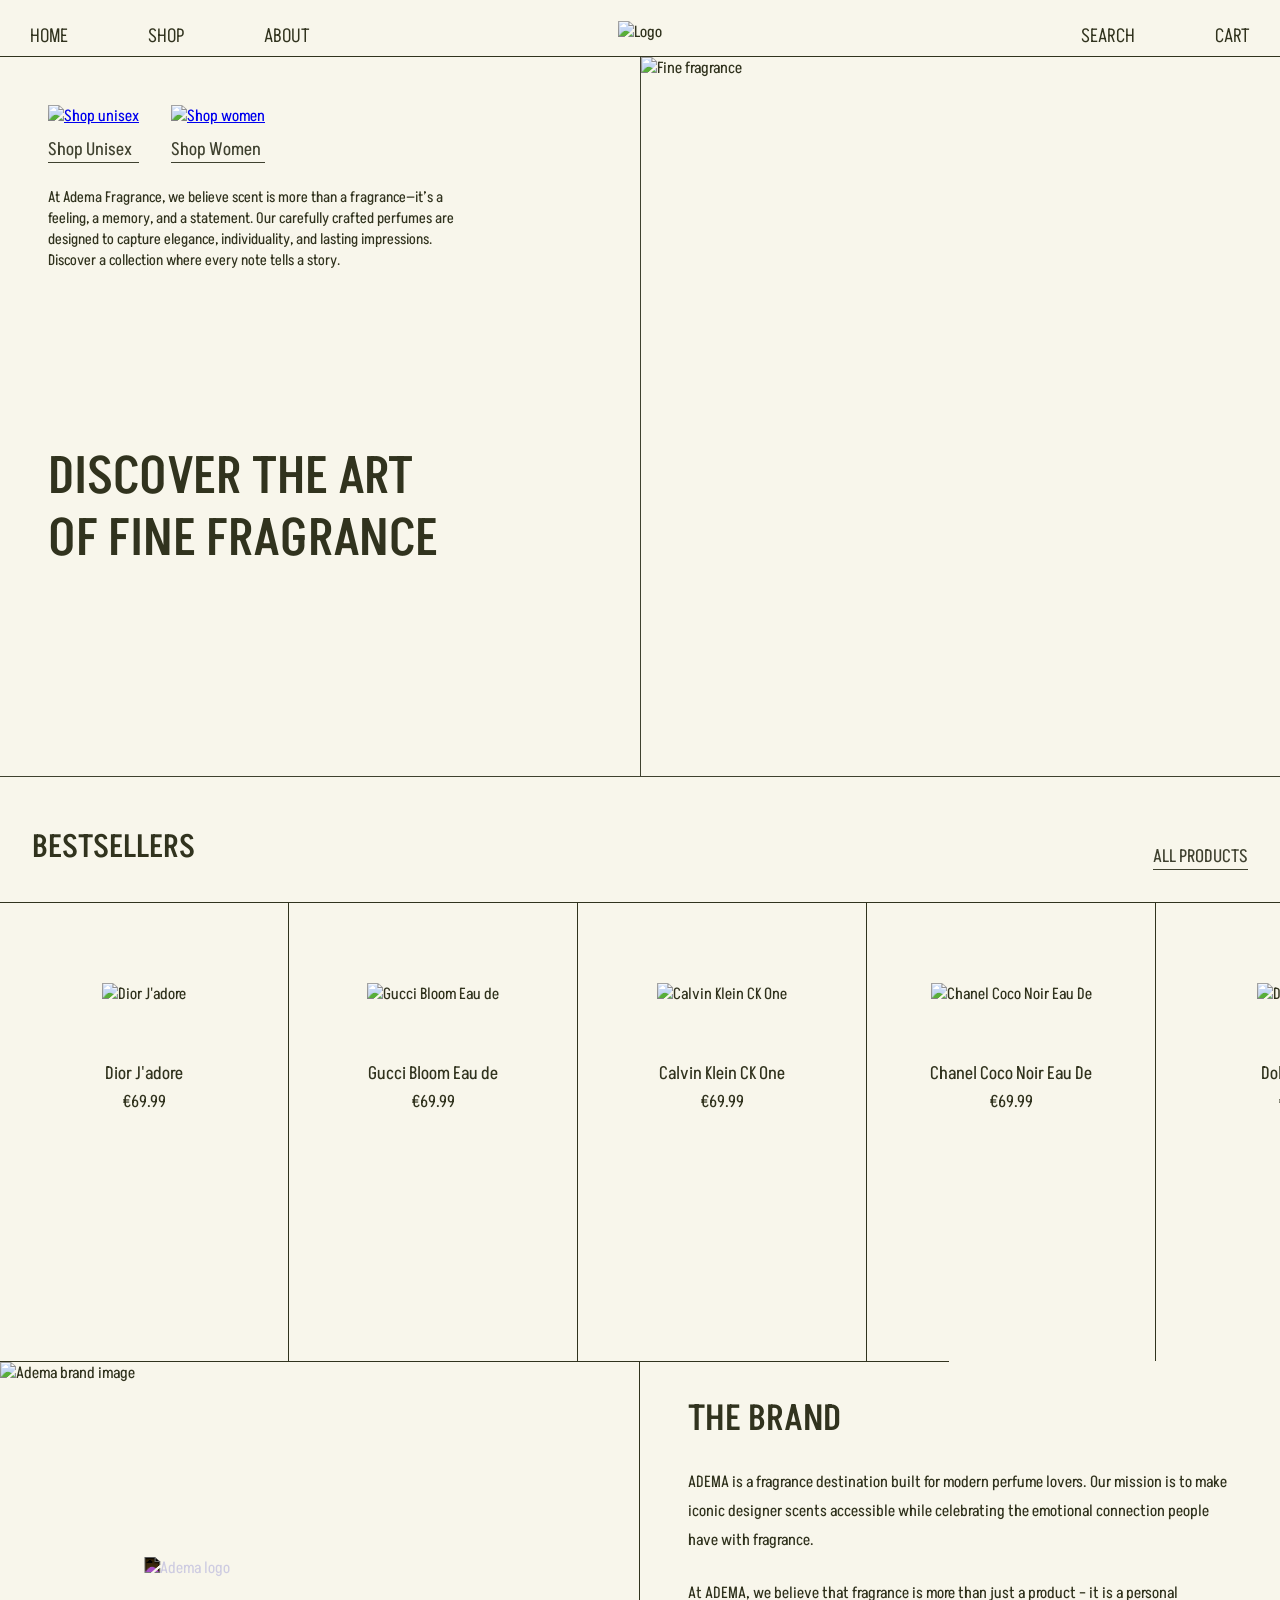
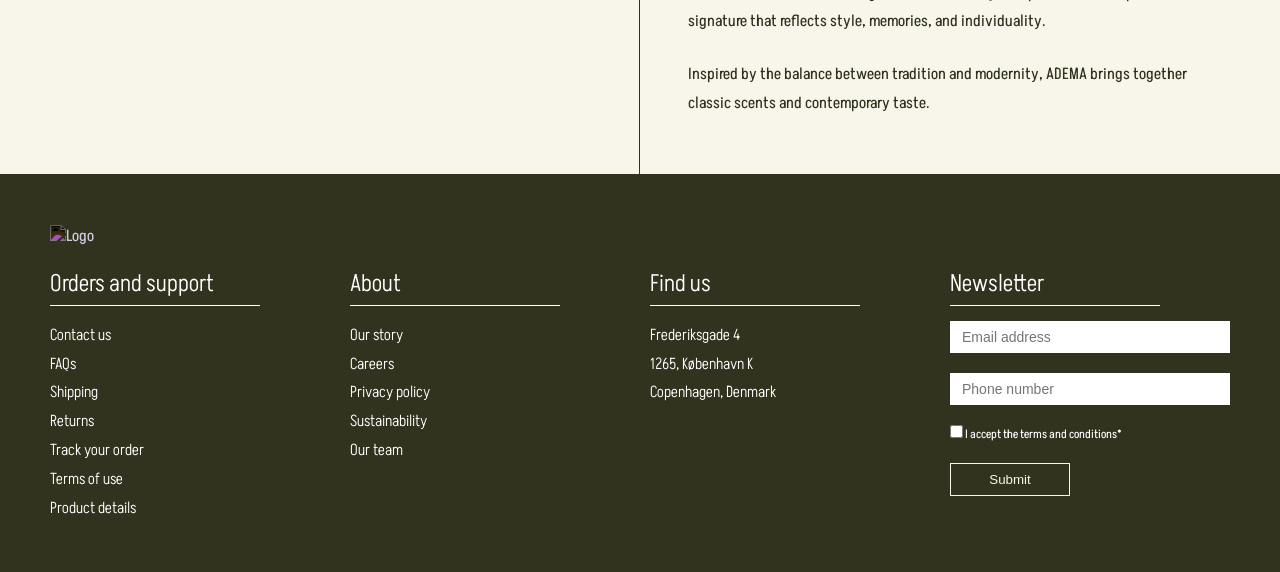
==== index.html @ 19a7f285 "the brand sektion" ====
<!doctype html>
<html lang="en">
  <head>
    <meta charset="UTF-8" />
    <meta name="viewport" content="width=device-width, initial-scale=1.0" />
    <link rel="stylesheet" href="css/general.css" />
    <link rel="stylesheet" href="css/cards.css" />
    <link rel="stylesheet" href="css/index.css" />

    <link rel="preconnect" href="https://fonts.googleapis.com" />
    <link rel="preconnect" href="https://fonts.gstatic.com" crossorigin />

    <link
      href="https://fonts.googleapis.com/css2?family=Akshar:wght@300..700&display=swap"
      rel="stylesheet"
    />

    <title>Document</title>

    <link rel="preconnect" href="https://fonts.googleapis.com" />
    <link rel="preconnect" href="https://fonts.gstatic.com" crossorigin />
    <link
      href="https://fonts.googleapis.com/css2?family=Akshar:wght@300..700&display=swap"
      rel="stylesheet"
    />
  </head>
  <body>
    <header>
      <nav class="nav-menu-left">
        <ul>
          <li><a href="index.html">HOME</a></li>
          <li><a href="html/shop.html">SHOP</a></li>
          <li><a href="html/about.html">ABOUT</a></li>
        </ul>
      </nav>
      <div class="logo">
        <img src="billeder/Logo.png" alt="Logo" />
      </div>
      <nav class="nav-menu-right">
        <ul>
          <li><a href="#">SEARCH</a></li>
          <li><a href="#">CART</a></li>
        </ul>
      </nav>
    </header>
    <main>
      <section class="hero">
        <div class="hero-left">
          <div class="category-cards">
            <article class="category-card">
              <a href="html/shop.html">
                <img src="billeder/parfume1.webp" alt="Shop unisex" />
              </a>
              <a href="html/shop.html">Shop Unisex</a>
            </article>

            <article class="category-card">
              <a href="html/shop.html">
                <img src="billeder/ansigt.webp" alt="Shop women" />
              </a>
              <a href="html/shop.html">Shop Women</a>
            </article>
          </div>

          <p class="hero-text">
            At Adema Fragrance, we believe scent is more than a fragrance—it’s a
            feeling, a memory, and a statement. Our carefully crafted perfumes
            are designed to capture elegance, individuality, and lasting
            impressions. Discover a collection where every note tells a story.
          </p>

          <h1>DISCOVER THE ART<br />OF FINE FRAGRANCE</h1>
        </div>

        <div class="hero-right">
          <img src="billeder/blomst.webp" alt="Fine fragrance" />
        </div>
      </section>

      <section class="bestsellers">
        <h2>BESTSELLERS</h2>
        <a href="html/shop.html" class="all-products">ALL PRODUCTS</a>
      </section>

      <section class="front-products-wrapper">
        <div class="front-products">
          <article class="front-product-card">
            <img
              src="billeder/DiorJadore.webp"
              alt="Dior J'adore"
              class="front-product-image"
            />
            <div class="front-product-info">
              <h3 class="front-product-title">Dior J'adore</h3>
              <p class="front-product-price">€69.99</p>
            </div>
          </article>

          <article class="front-product-card">
            <img
              src="billeder/DiorJadore.webp"
              alt="Gucci Bloom Eau de"
              class="front-product-image"
            />
            <div class="front-product-info">
              <h3 class="front-product-title">Gucci Bloom Eau de</h3>
              <p class="front-product-price">€69.99</p>
            </div>
          </article>

          <article class="front-product-card">
            <img
              src="billeder/DiorJadore.webp"
              alt="Calvin Klein CK One"
              class="front-product-image"
            />
            <div class="front-product-info">
              <h3 class="front-product-title">Calvin Klein CK One</h3>
              <p class="front-product-price">€69.99</p>
            </div>
          </article>

          <article class="front-product-card">
            <img
              src="billeder/DiorJadore.webp"
              alt="Chanel Coco Noir Eau De"
              class="front-product-image"
            />
            <div class="front-product-info">
              <h3 class="front-product-title">Chanel Coco Noir Eau De</h3>
              <p class="front-product-price">€69.99</p>
            </div>
          </article>

          <article class="front-product-card">
            <img
              src="billeder/DiorJadore.webp"
              alt="Dolce Shine"
              class="front-product-image"
            />
            <div class="front-product-info">
              <h3 class="front-product-title">Dolce Shine</h3>
              <p class="front-product-price">€69.99</p>
            </div>
          </article>

          <article class="front-product-card">
            <img
              src="billeder/DiorJadore.webp"
              alt="Dior J'adore"
              class="front-product-image"
            />
            <div class="front-product-info">
              <h3 class="front-product-title">Dior J'adore</h3>
              <p class="front-product-price">€69.99</p>
            </div>
          </article>

          <article class="front-product-card">
            <img
              src="billeder/DiorJadore.webp"
              alt="Gucci Bloom Eau de"
              class="front-product-image"
            />
            <div class="front-product-info">
              <h3 class="front-product-title">Gucci Bloom Eau de</h3>
              <p class="front-product-price">€69.99</p>
            </div>
          </article>

          <article class="front-product-card">
            <img
              src="billeder/DiorJadore.webp"
              alt="Calvin Klein CK One"
              class="front-product-image"
            />
            <div class="front-product-info">
              <h3 class="front-product-title">Calvin Klein CK One</h3>
              <p class="front-product-price">€69.99</p>
            </div>
          </article>
        </div>
      </section>

      <section class="brand-section">
        <div class="brand-image">
          <img
            src="billeder/ademalogopic.webp"
            alt="Adema brand image"
            class="brand-photo"
          />
          <img src="billeder/Logo.png" alt="Adema logo" class="brand-logo" />
        </div>

        <div class="brand-text">
          <h2>THE BRAND</h2>
          <p>
            ADEMA is a fragrance destination built for modern perfume lovers.
            Our mission is to make iconic designer scents accessible while
            celebrating the emotional connection people have with fragrance.
          </p>

          <p>
            At ADEMA, we believe that fragrance is more than just a product – it
            is a personal signature that reflects style, memories, and
            individuality.
          </p>

          <p>
            Inspired by the balance between tradition and modernity, ADEMA
            brings together classic scents and contemporary taste.
          </p>
        </div>
      </section>
    </main>
    <footer>
      <img src="../billeder/Logo.png" alt="Logo" class="footer-logo" />
      <div class="footer-container">
        <div class="footer-section">
          <h1>Orders and support</h1>
          <p>Contact us</p>
          <p>FAQs</p>
          <p>Shipping</p>
          <p>Returns</p>
          <p>Track your order</p>
          <p>Terms of use</p>
          <p>Product details</p>
        </div>
        <div class="footer-section">
          <h1>About</h1>
          <p>Our story</p>
          <p>Careers</p>
          <p>Privacy policy</p>
          <p>Sustainability</p>
          <p>Our team</p>
        </div>
        <div class="footer-section">
          <h1>Find us</h1>
          <p>Frederiksgade 4</p>
          <p>1265, København K</p>
          <p>Copenhagen, Denmark</p>
        </div>
        <div class="footer-section newsletter">
          <h1>Newsletter</h1>
          <form class="newsletter-form" action="#" method="POST">
            <input
              type="email"
              name="email"
              placeholder="Email address"
              required
            />
            <input type="tel" name="phone" placeholder="Phone number" />

            <label class="terms">
              <input type="checkbox" name="terms" required />
              I accept the terms and conditions*
            </label>

            <button type="submit">Submit</button>
          </form>
        </div>
      </div>
    </footer>
  </body>
</html>
---- css/general.css ----
* {
  margin: 0;
  padding: 0;
  box-sizing: border-box;
}
body {
  font-family: "Akshar", sans-serif;
  background-color: #f8f6eb;
  color: #31331e;
}

/* header */
header {
  display: grid;
  grid-template-columns: 1fr auto 1fr;
  align-items: center;
  border-bottom: solid 1px #31331e;
}

.logo {
  justify-self: center;
  margin-bottom: 0.8rem;
  margin-top: 1.3rem;
}

.logo img {
  height: 40px;
  margin: 0;
}

.nav-menu-left {
  justify-self: start;
  display: flex;
  align-items: center;
  margin-left: 30px;
}
.nav-menu-left ul {
  display: flex;
  gap: 80px;
  list-style: none;
  margin-top: 1rem;
}
.nav-menu-right {
  justify-self: end;
  display: flex;
  align-items: center;
  margin-right: 30px;
  margin-top: 1rem;
}
.nav-menu-right ul {
  display: flex;
  gap: 80px;
  list-style: none;
}

.nav-menu-left a,
.nav-menu-right a {
  text-decoration: none;
  color: #31331e;
  font-weight: 350;
  font-size: 1.2rem;
}

/* Footer */
footer {
  background-color: #31331e;
  padding: 50px;
}

.footer-logo {
  height: 40px;
  margin-bottom: 20px;
  filter: invert(1);
}

footer h1 {
  font-size: 24px;
  font-weight: 300;
  color: #fff;
  padding-bottom: 5px;

  border-bottom: 1px solid #fff;
  width: 210px;
  display: inline-block;
  margin-bottom: 15px;
}

.footer-section.newsletter h1 {
  margin-bottom: 5px;
}

footer p {
  font-size: 16px;
  font-weight: 250;
  color: #fff;
  line-height: 1.8rem;
}

.footer-container {
  display: grid;
  grid-template-columns: repeat(4, 1fr);
  gap: 20px;
}

.footer-section newsletter {
  display: flex;
  flex-direction: column;
}
.newsletter-form {
  display: flex;
  flex-direction: column;
  gap: 20px;
  margin-top: 10px;
}

.newsletter-form input[type="email"],
.newsletter-form input[type="tel"] {
  padding: 8px 12px;
  border: none;
  outline: none;
  font-size: 14px;
}

.newsletter-form {
  font-size: 12px;
  color: #fff;
}

.newsletter-form button {
  padding: 8px 16px;
  border: solid 1px #f8f6eb;
  background-color: transparent;
  color: #f8f6eb;
  font-weight: 500;
  cursor: pointer;
  transition: background-color 0.3s;
  width: 120px;
}

.newsletter-form button:hover {
  background-color: #e0ddc1;
}
---- css/cards.css ----
.product-section {
  display: grid;
  grid-template-columns: 1fr 1fr 1fr 1fr;
}

.product-card {
  position: relative;
  border: 2px solid #31331e;
  border-right: none;
  text-align: center;
  padding: 40px 20px;
  cursor: pointer;
}

article:hover {
  background-color: #eeebdbc6;
}

.product-card:last-child {
  border-right: 2px solid #31331e;
}

.product-image {
  width: 100%;
  height: auto;
  object-fit: contain;
}

.product-info {
  margin-top: 10px;
  color: #31331e;
}

.product-title {
  font-size: 18px;
  font-weight: 500;
  margin: 40px 0 5px;
}

.product-price {
  font-size: 16px;
}

.old-price {
  text-decoration: line-through;
  color: #3b3d2c8e;
  font-size: 16px;
  margin-right: 8px;
}

.new-price {
  font-size: 16px;
  font-weight: 500;
  color: #3b3d2c;
}

/* mørkt overlay */
.soldout::after {
  content: "";
  position: absolute;
  inset: 0;
  background: #3b3d2c2d;
  z-index: 1;
}

/* teksten ovenpå */
.soldout-text {
  position: absolute;
  top: 20px;
  left: 20px;
  font-size: 20px;
  color: #31331e;
  z-index: 2;
}

/* SHOP SIDE */

.shop-section {
  display: grid;
  grid-template-columns: 1fr 1fr;
}

.shop-image {
  width: 100%;
  height: 500px;
  object-fit: cover;
  display: block;
}

.shop-image-container {
  height: 500px;
}

h2 {
  font-size: 32px;
  font-weight: 500;
  margin-bottom: 20px;
  color: #31331e;
}

.shop-text-container {
  margin-top: 300px;
  padding-left: 20px;
}
.shop-text-container p {
  font-size: 16px;
  line-height: 1.8rem;
  color: #31331e;
  margin-bottom: 10px;
}

.read-more {
  font-size: 16px;
  text-decoration: none;
  color: #3f412f;
  border-bottom: 1px solid #3f412f;
}
---- css/index.css ----
/*hero section*/
.hero {
  display: flex;
  flex-direction: column;
}

.hero-right {
  order: -1;
}

.hero-right img {
  width: 100%;
  height: auto;
  object-fit: cover;
  display: block;
}

.hero-left {
  padding: 1.5rem;
}

.category-cards,
.hero-text {
  display: none;
}

.hero h1 {
  font-size: 36px;
  line-height: 1.2;
  font-weight: 500;
  text-transform: uppercase;
  margin: 0;
}

/*bestsellers section*/
.bestsellers {
  display: flex;
  justify-content: space-between;
  align-items: center;
  min-height: 100px;
  padding: 0 1rem 0.4rem 1rem;
  border-bottom: 1px solid #31331e;
}

.bestsellers h2 {
  font-size: 25px;
  font-weight: 500;
  text-transform: uppercase;
  align-self: flex-end;
  margin-bottom: 0.1rem;
}

.all-products {
  font-size: 18px;
  text-decoration: none;
  color: #3f412f;
  border-bottom: 1px solid #3f412f;
  text-transform: uppercase;
  align-self: flex-end;
  margin-bottom: 0.5rem;
}

/*cards section*/
.front-products-wrapper {
  overflow-x: auto;
  scrollbar-width: none;
}

.front-products-wrapper::-webkit-scrollbar {
  display: none;
}

.front-products {
  display: grid;
  grid-template-columns: repeat(4, 50%);
}

.front-product-card {
  height: 300px;
  border-right: 1px solid #31331e;
  border-bottom: 1px solid #31331e;
  text-align: center;
  padding: 1.5rem 0 1.2rem;
}

.front-product-image {
  width: 100%;
  max-width: 160px;
  height: auto;
  object-fit: contain;
  margin-bottom: 1.5rem;
  margin-top: 1rem;
}

.front-product-title,
.front-product-price {
  font-size: 14px;
  font-weight: 400;
  margin: 0;
}

/*brand section*/
.brand-section {
  border-bottom: 1px solid #31331e;
}

.brand-image {
  position: relative;
}

.brand-photo {
  width: 100%;
  display: block;
}

.brand-logo {
  position: absolute;
  top: 50%;
  left: 50%;
  transform: translate(-50%, -50%);
  width: 55%;
  filter: invert(1);
}

.brand-text {
  padding: 3rem 1.5rem;
}

.brand-text h2 {
  font-size: 28px;
  font-weight: 500;
  margin-bottom: 1.5rem;
}

.brand-text p {
  font-size: 14px;
  line-height: 1.8;
  margin-bottom: 1.5rem;
}

@media (min-width: 1024px) {
  /*hero section*/
  .hero {
    display: grid;
    grid-template-columns: 1fr 1fr;
    border-bottom: 1px solid #3f412f;
    min-height: 80vh;
  }

  .hero-right {
    order: 0;
    border-left: 1px solid #3f412f;
  }

  .hero-left {
    padding: 3rem;
    flex-direction: column;
    justify-content: space-between;
  }

  .hero-text {
    display: block;
    font-size: 15px;
    margin: 1.5rem 8rem 11rem 0;
  }

  .category-cards {
    display: flex;
    gap: 2rem;
  }

  .category-card img {
    width: 150px;
    height: 190px;
    object-fit: cover;
  }

  .category-card a:last-child {
    display: block;
    margin-top: 10px;
    text-decoration: underline;
    font-size: 18px;
    text-decoration: none;
    color: #3f412f;
    border-bottom: 1px solid #3f412f;
  }

  .hero h1 {
    font-size: 52px;
  }

  .hero-right img {
    height: 100%;
  }

  /*bestsellers section*/
  .bestsellers {
    padding: 2rem;
    margin-top: 1rem;
    border-bottom: 1px solid #31331e;
  }

  .bestsellers h2 {
    font-size: 32px;
  }

  .all-products {
    font-size: 18px;
    text-decoration: none;
    color: #3f412f;
    border-bottom: 1px solid #3f412f;
    text-transform: uppercase;
    align-self: flex-end;
    margin-bottom: 0;
  }

  /*cards section*/
  .front-products-wrapper {
    overflow-x: auto;
    -ms-overflow-style: none;
    scrollbar-width: none;
  }

  .front-products-wrapper::-webkit-scrollbar {
    display: none;
  }

  .front-products {
    display: flex;
    width: max-content;
    scroll-behavior: smooth;
    border-bottom: 1px solid #31331e;
  }

  .front-product-card {
    flex: 0 0 289px;
    height: 458px;
    border-right: 1px solid #31331e;
    border-bottom: none;
  }

  .front-product-image {
    width: 100%;
    max-width: 230px;
    height: auto;
    object-fit: contain;
    margin-bottom: 3.5rem;
    margin-top: 3.5rem;
  }

  .front-product-info {
    display: flex;
    flex-direction: column;
    align-items: center;
    gap: 4px;
  }

  .front-product-title {
    font-size: 18px;
    font-style: normal;
    font-weight: 400;
    margin: 0;
  }

  .front-product-price {
    font-size: 17px;
    font-style: normal;
    font-weight: 400;
    margin: 0;
  }

  /*brand section*/
  .brand-section {
    display: grid;
    grid-template-columns: 1fr 1fr;
  }

  .brand-image {
    border-right: 1px solid #31331e;
  }

  .brand-photo {
    width: 100%;
    display: block;
  }

  .brand-logo {
    position: absolute;
    top: 50%;
    left: 50%;
    transform: translate(-50%, -50%);
    width: 55%;
    filter: invert(1);
  }

  .brand-text {
    padding: 2rem 3rem;
    display: flex;
    flex-direction: column;
    justify-content: flex-end;
  }

  .brand-text h2 {
    font-size: 36px;
  }

  .brand-text p {
    font-size: 16px;
    max-width: 560px;
  }
}
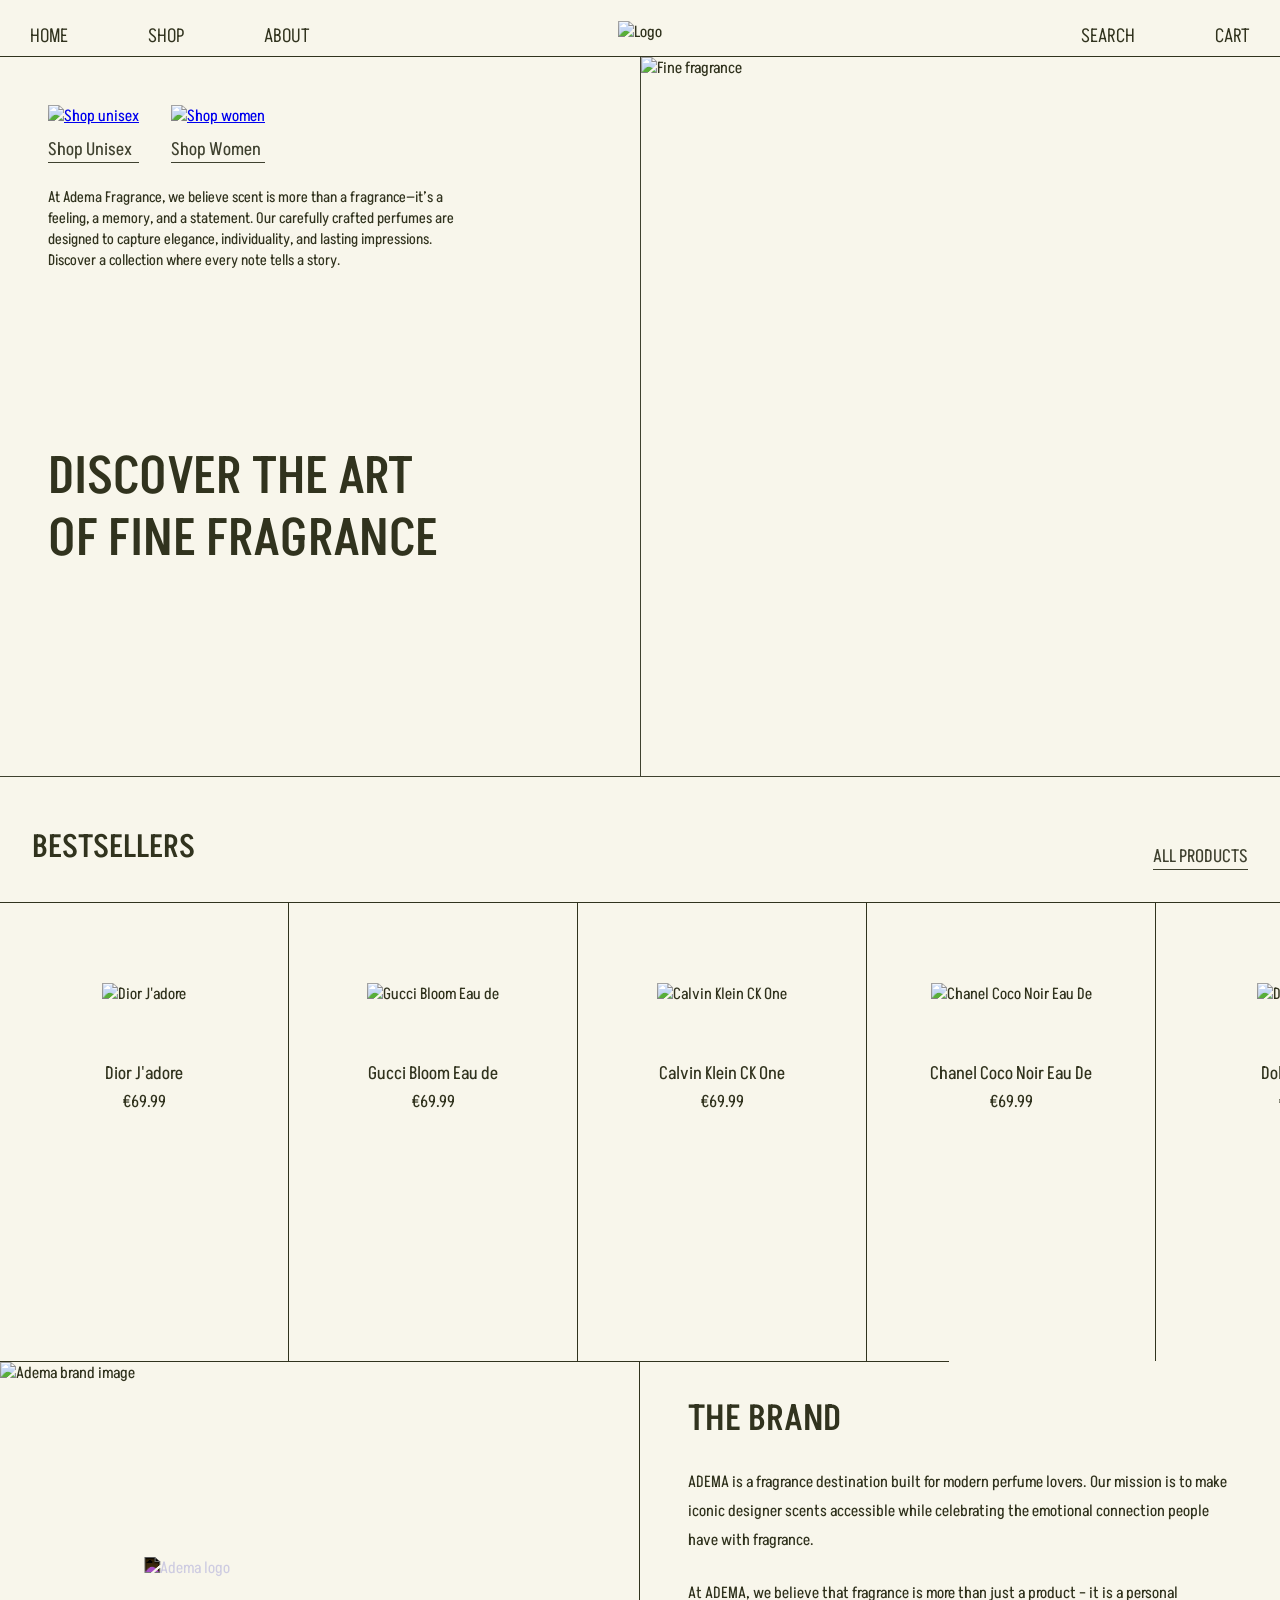
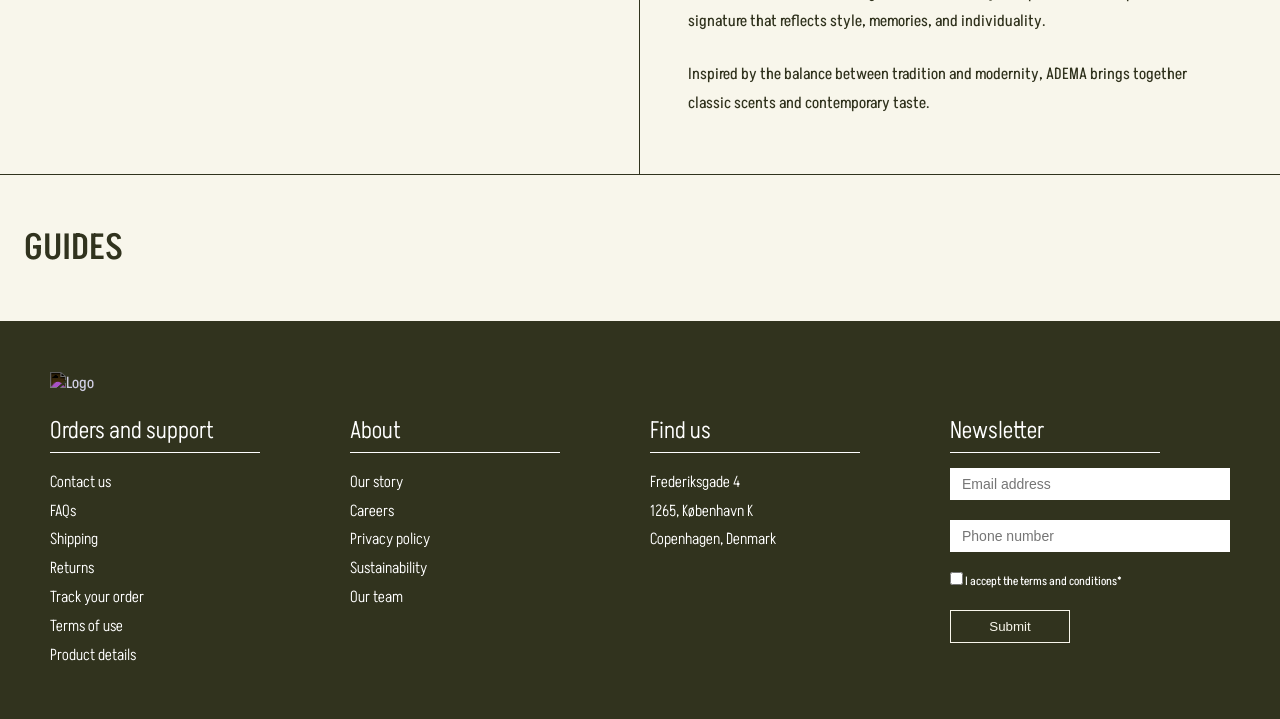
==== commit cb4ca74b: "guides" ====
--- a/index.html
+++ b/index.html
@@ -212,6 +212,10 @@
           </p>
         </div>
       </section>
+
+      <section class="guides-section">
+        <h2>GUIDES</h2>
+      </section>
     </main>
     <footer>
       <img src="../billeder/Logo.png" alt="Logo" class="footer-logo" />
--- a/css/index.css
+++ b/css/index.css
@@ -100,9 +100,6 @@
 }
 
 /*brand section*/
-.brand-section {
-  border-bottom: 1px solid #31331e;
-}
 
 .brand-image {
   position: relative;
@@ -136,6 +133,20 @@
   font-size: 14px;
   line-height: 1.8;
   margin-bottom: 1.5rem;
+}
+
+/*guide section*/
+.guides-section {
+  border-bottom: 1px solid #31331e;
+  padding: 0.7rem 1.5rem;
+  text-align: left;
+}
+
+.guides-section h2 {
+  font-size: 32px;
+  font-weight: 500;
+  margin-bottom: 0;
+  text-transform: uppercase;
 }
 
 @media (min-width: 1024px) {
@@ -271,6 +282,9 @@
 
   /*brand section*/
   .brand-section {
+    border-bottom: 1px solid #31331e;
+  }
+  .brand-section {
     display: grid;
     grid-template-columns: 1fr 1fr;
   }
@@ -308,4 +322,13 @@
     font-size: 16px;
     max-width: 560px;
   }
-}
+
+  /*guide section*/
+  .guides-section {
+    padding: 3rem 1.5rem;
+  }
+
+  .guides-section h2 {
+    font-size: 36px;
+  }
+}
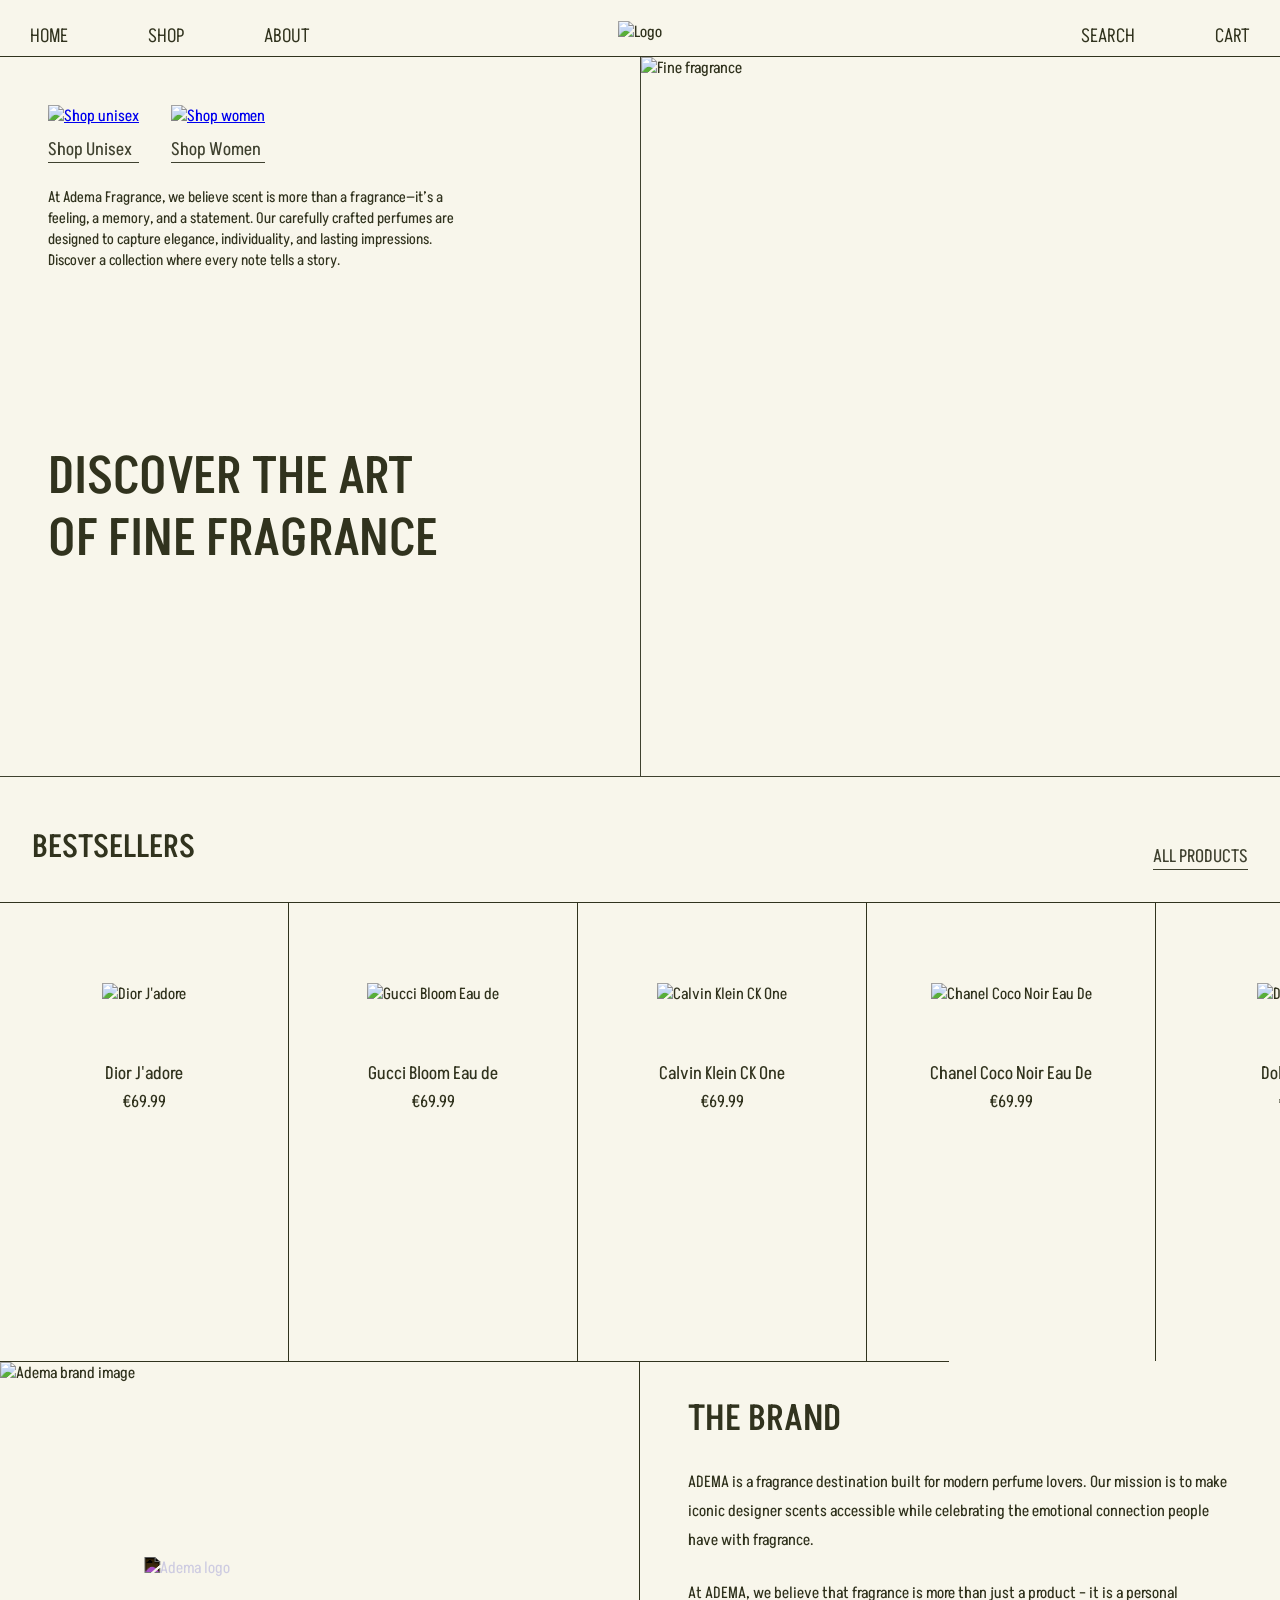
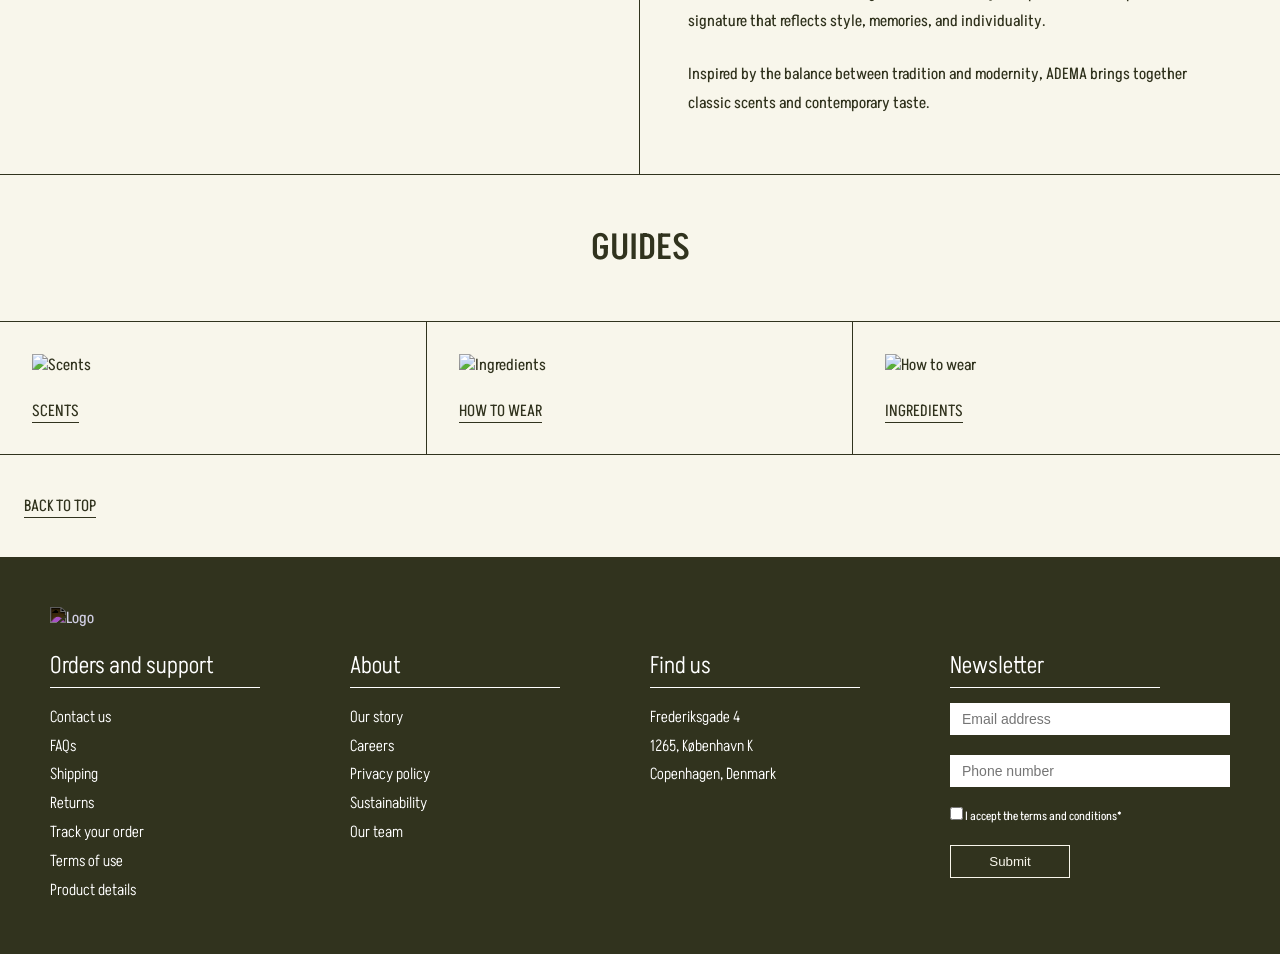
==== commit 8d770fec: "guides med billeder" ====
--- a/index.html
+++ b/index.html
@@ -216,6 +216,27 @@
       <section class="guides-section">
         <h2>GUIDES</h2>
       </section>
+
+      <section class="guides-cards">
+        <article class="guide-card">
+          <img src="billeder/scents.webp" alt="Scents" />
+          <a href="#">SCENTS</a>
+        </article>
+
+        <article class="guide-card">
+          <img src="billeder/ingre.webp" alt="Ingredients" />
+          <a href="#">HOW TO WEAR</a>
+        </article>
+
+        <article class="guide-card">
+          <img src="billeder/howto.webp" alt="How to wear" />
+          <a href="#">INGREDIENTS</a>
+        </article>
+      </section>
+
+      <section class="back-to-top">
+        <a href="#top">BACK TO TOP</a>
+      </section>
     </main>
     <footer>
       <img src="../billeder/Logo.png" alt="Logo" class="footer-logo" />
--- a/css/index.css
+++ b/css/index.css
@@ -1,4 +1,5 @@
 /*hero section*/
+
 .hero {
   display: flex;
   flex-direction: column;
@@ -147,6 +148,47 @@
   font-weight: 500;
   margin-bottom: 0;
   text-transform: uppercase;
+}
+
+/* guides cards */
+
+.guides-cards {
+  border-bottom: 1px solid #31331e;
+}
+
+.guide-card {
+  padding: 1.5rem;
+}
+
+.guide-card img {
+  width: 100%;
+  display: block;
+  margin-bottom: 1rem;
+}
+
+.guide-card a {
+  font-size: 16px;
+  text-decoration: none;
+  color: #31331e;
+  border-bottom: 1px solid #31331e;
+}
+
+/*back to top button*/
+.back-to-top {
+  padding: 2.5rem 1.5rem;
+}
+
+.back-to-top a {
+  font-size: 16px;
+  text-decoration: none;
+  color: #31331e;
+  border-bottom: 1px solid #31331e;
+  text-transform: uppercase;
+  font-weight: 400;
+}
+
+html {
+  scroll-behavior: smooth;
 }
 
 @media (min-width: 1024px) {
@@ -330,5 +372,26 @@
 
   .guides-section h2 {
     font-size: 36px;
-  }
-}
+    text-align: center;
+  }
+
+  /* guides cards */
+  .guides-cards {
+    display: grid;
+    grid-template-columns: 1fr 1fr 1fr;
+  }
+
+  .guide-card {
+    padding: 2rem;
+    border-bottom: none;
+    border-right: 1px solid #31331e;
+  }
+
+  .guide-card:last-child {
+    border-right: none;
+  }
+
+  .guide-card img {
+    margin-bottom: 1.5rem;
+  }
+}
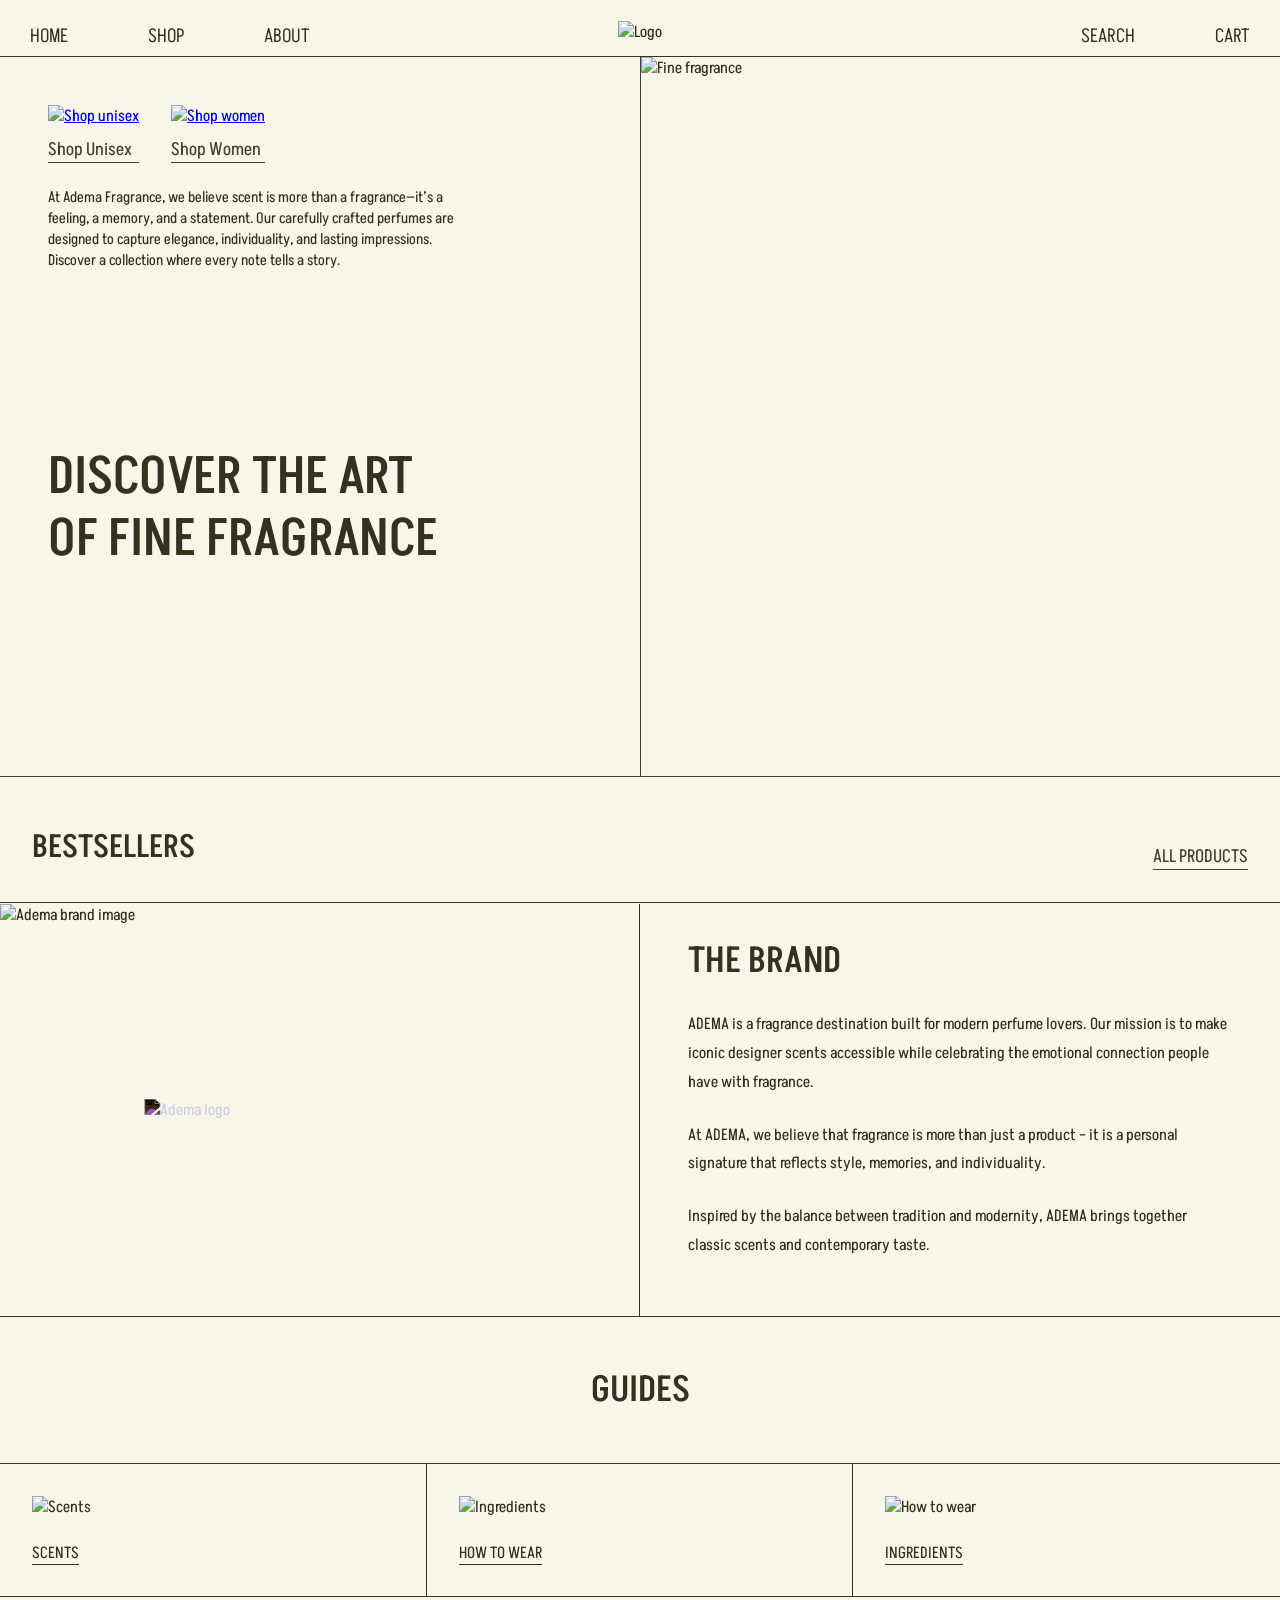
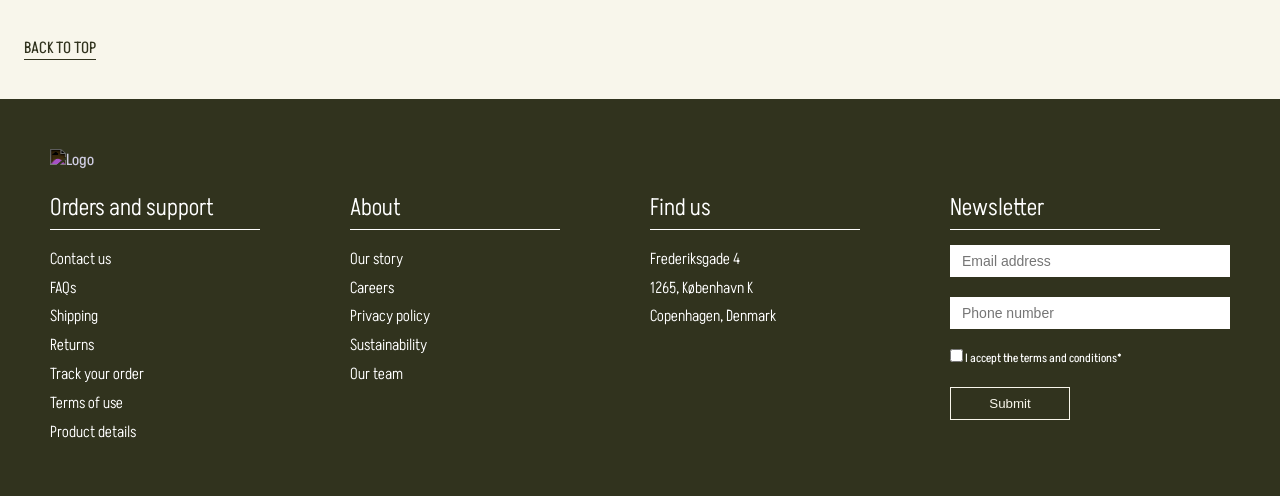
==== commit 4ee17fa7: "js til home" ====
--- a/index.html
+++ b/index.html
@@ -9,22 +9,14 @@
 
     <link rel="preconnect" href="https://fonts.googleapis.com" />
     <link rel="preconnect" href="https://fonts.gstatic.com" crossorigin />
-
     <link
       href="https://fonts.googleapis.com/css2?family=Akshar:wght@300..700&display=swap"
       rel="stylesheet"
     />
 
     <title>Document</title>
-
-    <link rel="preconnect" href="https://fonts.googleapis.com" />
-    <link rel="preconnect" href="https://fonts.gstatic.com" crossorigin />
-    <link
-      href="https://fonts.googleapis.com/css2?family=Akshar:wght@300..700&display=swap"
-      rel="stylesheet"
-    />
   </head>
-  <body>
+  <body id="top">
     <header>
       <nav class="nav-menu-left">
         <ul>
@@ -33,9 +25,11 @@
           <li><a href="html/about.html">ABOUT</a></li>
         </ul>
       </nav>
+
       <div class="logo">
         <img src="billeder/Logo.png" alt="Logo" />
       </div>
+
       <nav class="nav-menu-right">
         <ul>
           <li><a href="#">SEARCH</a></li>
@@ -43,6 +37,7 @@
         </ul>
       </nav>
     </header>
+
     <main>
       <section class="hero">
         <div class="hero-left">
@@ -83,103 +78,7 @@
       </section>
 
       <section class="front-products-wrapper">
-        <div class="front-products">
-          <article class="front-product-card">
-            <img
-              src="billeder/DiorJadore.webp"
-              alt="Dior J'adore"
-              class="front-product-image"
-            />
-            <div class="front-product-info">
-              <h3 class="front-product-title">Dior J'adore</h3>
-              <p class="front-product-price">€69.99</p>
-            </div>
-          </article>
-
-          <article class="front-product-card">
-            <img
-              src="billeder/DiorJadore.webp"
-              alt="Gucci Bloom Eau de"
-              class="front-product-image"
-            />
-            <div class="front-product-info">
-              <h3 class="front-product-title">Gucci Bloom Eau de</h3>
-              <p class="front-product-price">€69.99</p>
-            </div>
-          </article>
-
-          <article class="front-product-card">
-            <img
-              src="billeder/DiorJadore.webp"
-              alt="Calvin Klein CK One"
-              class="front-product-image"
-            />
-            <div class="front-product-info">
-              <h3 class="front-product-title">Calvin Klein CK One</h3>
-              <p class="front-product-price">€69.99</p>
-            </div>
-          </article>
-
-          <article class="front-product-card">
-            <img
-              src="billeder/DiorJadore.webp"
-              alt="Chanel Coco Noir Eau De"
-              class="front-product-image"
-            />
-            <div class="front-product-info">
-              <h3 class="front-product-title">Chanel Coco Noir Eau De</h3>
-              <p class="front-product-price">€69.99</p>
-            </div>
-          </article>
-
-          <article class="front-product-card">
-            <img
-              src="billeder/DiorJadore.webp"
-              alt="Dolce Shine"
-              class="front-product-image"
-            />
-            <div class="front-product-info">
-              <h3 class="front-product-title">Dolce Shine</h3>
-              <p class="front-product-price">€69.99</p>
-            </div>
-          </article>
-
-          <article class="front-product-card">
-            <img
-              src="billeder/DiorJadore.webp"
-              alt="Dior J'adore"
-              class="front-product-image"
-            />
-            <div class="front-product-info">
-              <h3 class="front-product-title">Dior J'adore</h3>
-              <p class="front-product-price">€69.99</p>
-            </div>
-          </article>
-
-          <article class="front-product-card">
-            <img
-              src="billeder/DiorJadore.webp"
-              alt="Gucci Bloom Eau de"
-              class="front-product-image"
-            />
-            <div class="front-product-info">
-              <h3 class="front-product-title">Gucci Bloom Eau de</h3>
-              <p class="front-product-price">€69.99</p>
-            </div>
-          </article>
-
-          <article class="front-product-card">
-            <img
-              src="billeder/DiorJadore.webp"
-              alt="Calvin Klein CK One"
-              class="front-product-image"
-            />
-            <div class="front-product-info">
-              <h3 class="front-product-title">Calvin Klein CK One</h3>
-              <p class="front-product-price">€69.99</p>
-            </div>
-          </article>
-        </div>
+        <div class="front-products"></div>
       </section>
 
       <section class="brand-section">
@@ -238,6 +137,7 @@
         <a href="#top">BACK TO TOP</a>
       </section>
     </main>
+
     <footer>
       <img src="../billeder/Logo.png" alt="Logo" class="footer-logo" />
       <div class="footer-container">
@@ -251,6 +151,7 @@
           <p>Terms of use</p>
           <p>Product details</p>
         </div>
+
         <div class="footer-section">
           <h1>About</h1>
           <p>Our story</p>
@@ -259,12 +160,14 @@
           <p>Sustainability</p>
           <p>Our team</p>
         </div>
+
         <div class="footer-section">
           <h1>Find us</h1>
           <p>Frederiksgade 4</p>
           <p>1265, København K</p>
           <p>Copenhagen, Denmark</p>
         </div>
+
         <div class="footer-section newsletter">
           <h1>Newsletter</h1>
           <form class="newsletter-form" action="#" method="POST">
@@ -286,5 +189,7 @@
         </div>
       </div>
     </footer>
+
+    <script src="js/index.js"></script>
   </body>
 </html>
--- a/css/general.css
+++ b/css/general.css
@@ -140,3 +140,12 @@
 .newsletter-form button:hover {
   background-color: #e0ddc1;
 }
+
+/* MOBILE */
+@media (max-width: 768px) {
+  /* footer */
+  .footer-container {
+    grid-template-columns: 1fr;
+    gap: 4rem;
+  }
+}
--- a/css/cards.css
+++ b/css/cards.css
@@ -3,10 +3,15 @@
   grid-template-columns: 1fr 1fr 1fr 1fr;
 }
 
+.product-section2 {
+  display: grid;
+  grid-template-columns: 1fr 1fr;
+}
+
 .product-card {
   position: relative;
-  border: 2px solid #31331e;
-  border-right: none;
+  border-bottom: 1px solid #31331e;
+  border-right: 1px solid #31331e;
   text-align: center;
   padding: 40px 20px;
   cursor: pointer;
@@ -17,7 +22,7 @@
 }
 
 .product-card:last-child {
-  border-right: 2px solid #31331e;
+  border-right: 1px solid #31331e;
 }
 
 .product-image {
@@ -78,6 +83,7 @@
 .shop-section {
   display: grid;
   grid-template-columns: 1fr 1fr;
+  border-bottom: 1px solid #31331e;
 }
 
 .shop-image {
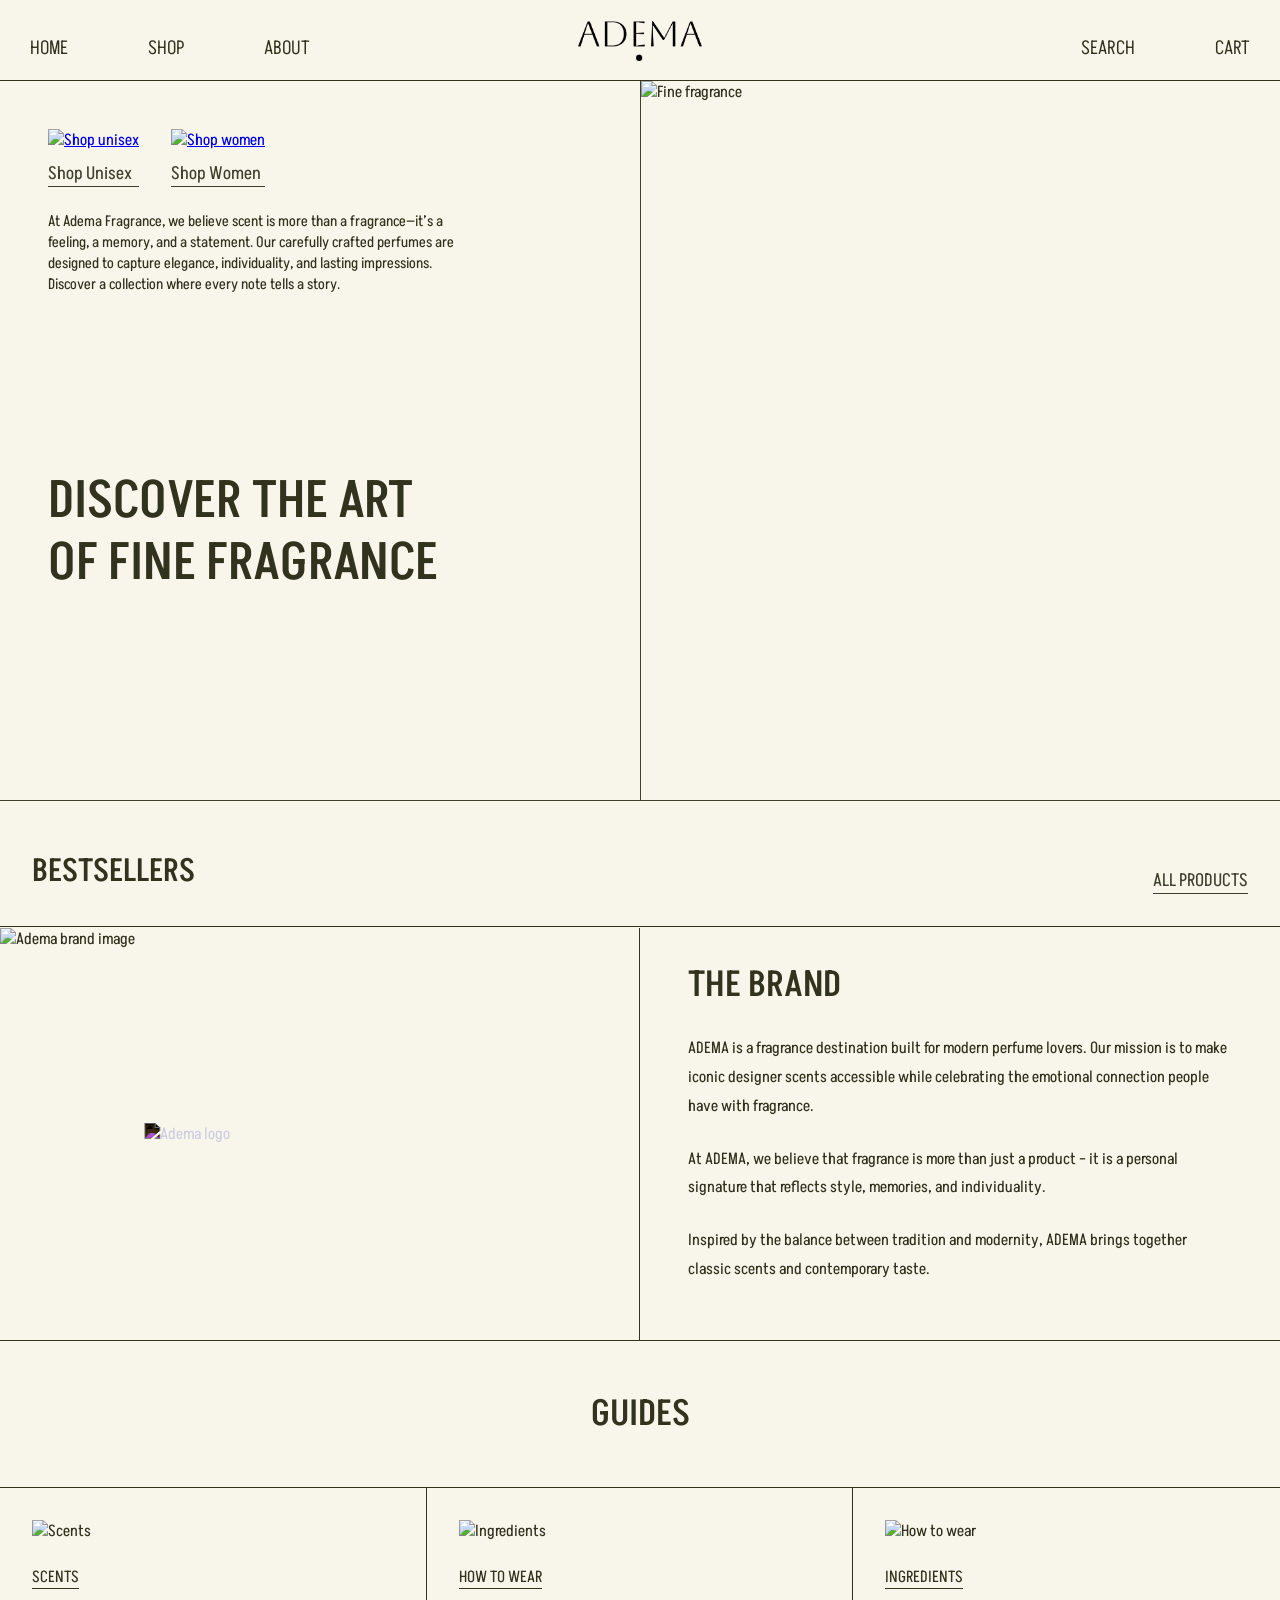
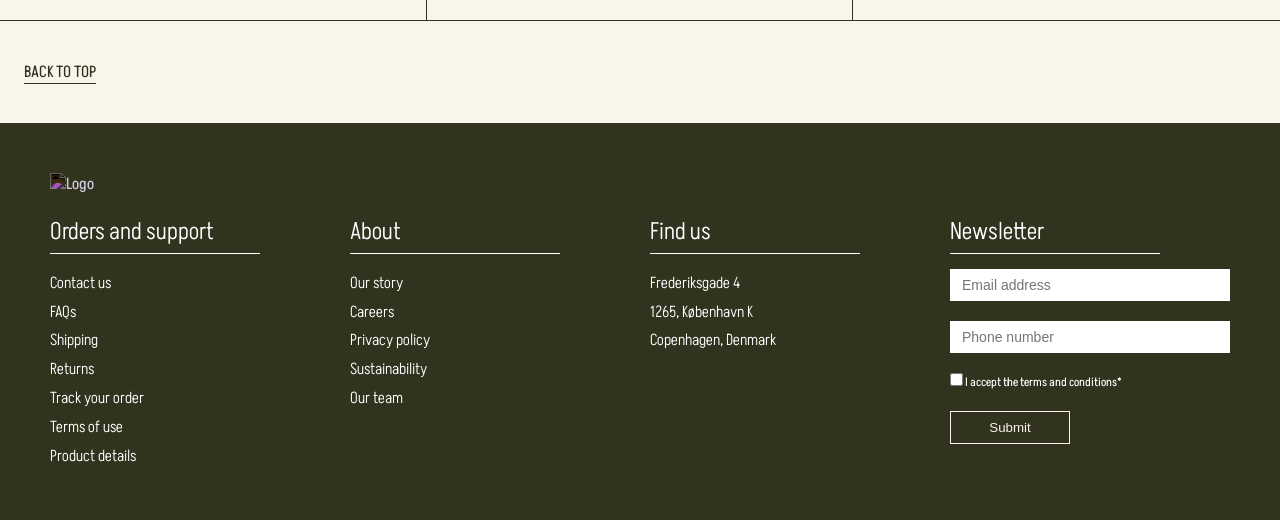
==== commit da80f632: "burger menu" ====
--- a/index.html
+++ b/index.html
@@ -27,7 +27,9 @@
       </nav>
 
       <div class="logo">
-        <img src="billeder/Logo.png" alt="Logo" />
+        <a href="index.html">
+          <img src="Billeder/Logo.png" alt="Logo" />
+        </a>
       </div>
 
       <nav class="nav-menu-right">
@@ -36,6 +38,19 @@
           <li><a href="#">CART</a></li>
         </ul>
       </nav>
+
+      <div class="burger">
+        <span></span>
+        <span></span>
+        <span></span>
+      </div>
+
+      <div class="mobile-menu">
+        <a href="index.html">HOME</a>
+        <a href="html/shop.html">SHOP</a>
+        <a href="html/about.html">ABOUT</a>
+        <a href="html/shop.html">BESTSELLERS</a>
+      </div>
     </header>
 
     <main>
@@ -191,5 +206,6 @@
     </footer>
 
     <script src="js/index.js"></script>
+    <script src="js/burgermenu.js"></script>
   </body>
 </html>
--- a/css/general.css
+++ b/css/general.css
@@ -141,11 +141,115 @@
   background-color: #e0ddc1;
 }
 
+.burger,
+.mobile-menu {
+  display: none;
+}
+
 /* MOBILE */
 @media (max-width: 768px) {
-  /* footer */
   .footer-container {
     grid-template-columns: 1fr;
     gap: 4rem;
   }
-}
+
+  .nav-menu-left,
+  .nav-menu-right {
+    display: none;
+  }
+
+  header {
+    display: flex;
+    justify-content: space-between;
+    align-items: center;
+    padding: 0.9rem;
+    position: relative;
+    border-bottom: solid 1px #31331e;
+  }
+
+  .logo {
+    margin: 0;
+  }
+
+  .logo img {
+    height: 38px;
+    display: block;
+    margin-left: 0.5rem;
+  }
+
+  .burger {
+    display: flex;
+    flex-direction: column;
+    gap: 10px;
+    cursor: pointer;
+    align-items: center;
+    margin-right: 0.9rem;
+    position: relative;
+    z-index: 1004;
+  }
+
+  .burger span {
+    width: 50px;
+    height: 2px;
+    background-color: #31331e;
+    transition: 0.3s ease;
+  }
+
+  .mobile-menu {
+    position: absolute;
+    top: 100%;
+    left: 0;
+    width: 100%;
+    background: #f3f1e8;
+    display: none;
+    flex-direction: column;
+    border-top: 1px solid #31331e;
+  }
+
+  .mobile-menu.active {
+    display: flex;
+  }
+
+  .nav-menu-right {
+    display: flex;
+    justify-content: flex-end;
+    gap: 2rem;
+    padding: 1rem 0rem;
+    margin-right: 10px;
+  }
+  .nav-menu-right ul {
+    display: flex;
+    gap: 1rem;
+    margin-left: 6rem;
+    padding: 0;
+    list-style: none;
+  }
+
+  .nav-menu-right a {
+    text-decoration: none;
+    color: #31331e;
+    font-size: 18px;
+    padding: 0;
+    border-bottom: none;
+  }
+
+  .mobile-menu a {
+    text-decoration: none;
+    color: #31331e;
+    font-size: 18px;
+    padding: 1.5rem 1rem;
+    border-bottom: 1px solid #31331e;
+  }
+
+  .burger.active span:nth-child(1) {
+    transform: rotate(45deg) translate(8px, 8px);
+  }
+
+  .burger.active span:nth-child(2) {
+    opacity: 0;
+  }
+
+  .burger.active span:nth-child(3) {
+    transform: rotate(-45deg) translate(9px, -9px);
+  }
+}
--- a/css/cards.css
+++ b/css/cards.css
@@ -121,3 +121,55 @@
   color: #3f412f;
   border-bottom: 1px solid #3f412f;
 }
+
+/* MOBILE */
+@media (max-width: 768px) {
+  .product-section {
+    grid-template-columns: 1fr 1fr;
+  }
+
+  .product-section2 {
+    grid-template-columns: 1fr;
+  }
+
+  .product-card {
+    padding: 24px 12px;
+  }
+
+  .product-title {
+    font-size: 16px;
+    margin: 20px 0 5px;
+  }
+
+  .product-price,
+  .old-price,
+  .new-price {
+    font-size: 14px;
+  }
+
+  .soldout-text {
+    font-size: 16px;
+  }
+
+  .shop-section {
+    grid-template-columns: 1fr;
+  }
+
+  .shop-image-container {
+    height: auto;
+  }
+
+  .shop-image {
+    height: 320px;
+  }
+
+  .shop-text-container {
+    margin-top: 0;
+    padding: 20px;
+  }
+
+  h2 {
+    font-size: 24px;
+    margin-bottom: 12px;
+  }
+}
--- a/css/index.css
+++ b/css/index.css
@@ -73,7 +73,9 @@
 
 .front-products {
   display: grid;
-  grid-template-columns: repeat(4, 50%);
+  grid-auto-flow: column;
+  grid-auto-columns: 50%;
+  grid-template-rows: 1fr 1fr;
 }
 
 .front-product-card {
@@ -189,6 +191,48 @@
 
 html {
   scroll-behavior: smooth;
+}
+
+.sale .old-price {
+  text-decoration: line-through;
+  color: #3b3d2c8e;
+  margin-right: 8px;
+}
+
+.sale .new-price {
+  font-weight: 500;
+  color: #3b3d2c;
+}
+
+.soldout {
+  position: relative;
+}
+
+.soldout::after {
+  content: "";
+  position: absolute;
+  inset: 0;
+  background: #3b3d2c2d;
+  z-index: 1;
+}
+
+.soldout-text {
+  position: absolute;
+  top: 20px;
+  left: 20px;
+  font-size: 16px;
+  color: #31331e;
+  z-index: 2;
+}
+
+.front-product-info {
+  position: relative;
+  z-index: 2;
+}
+
+.front-product-image {
+  position: relative;
+  z-index: 2;
 }
 
 @media (min-width: 1024px) {
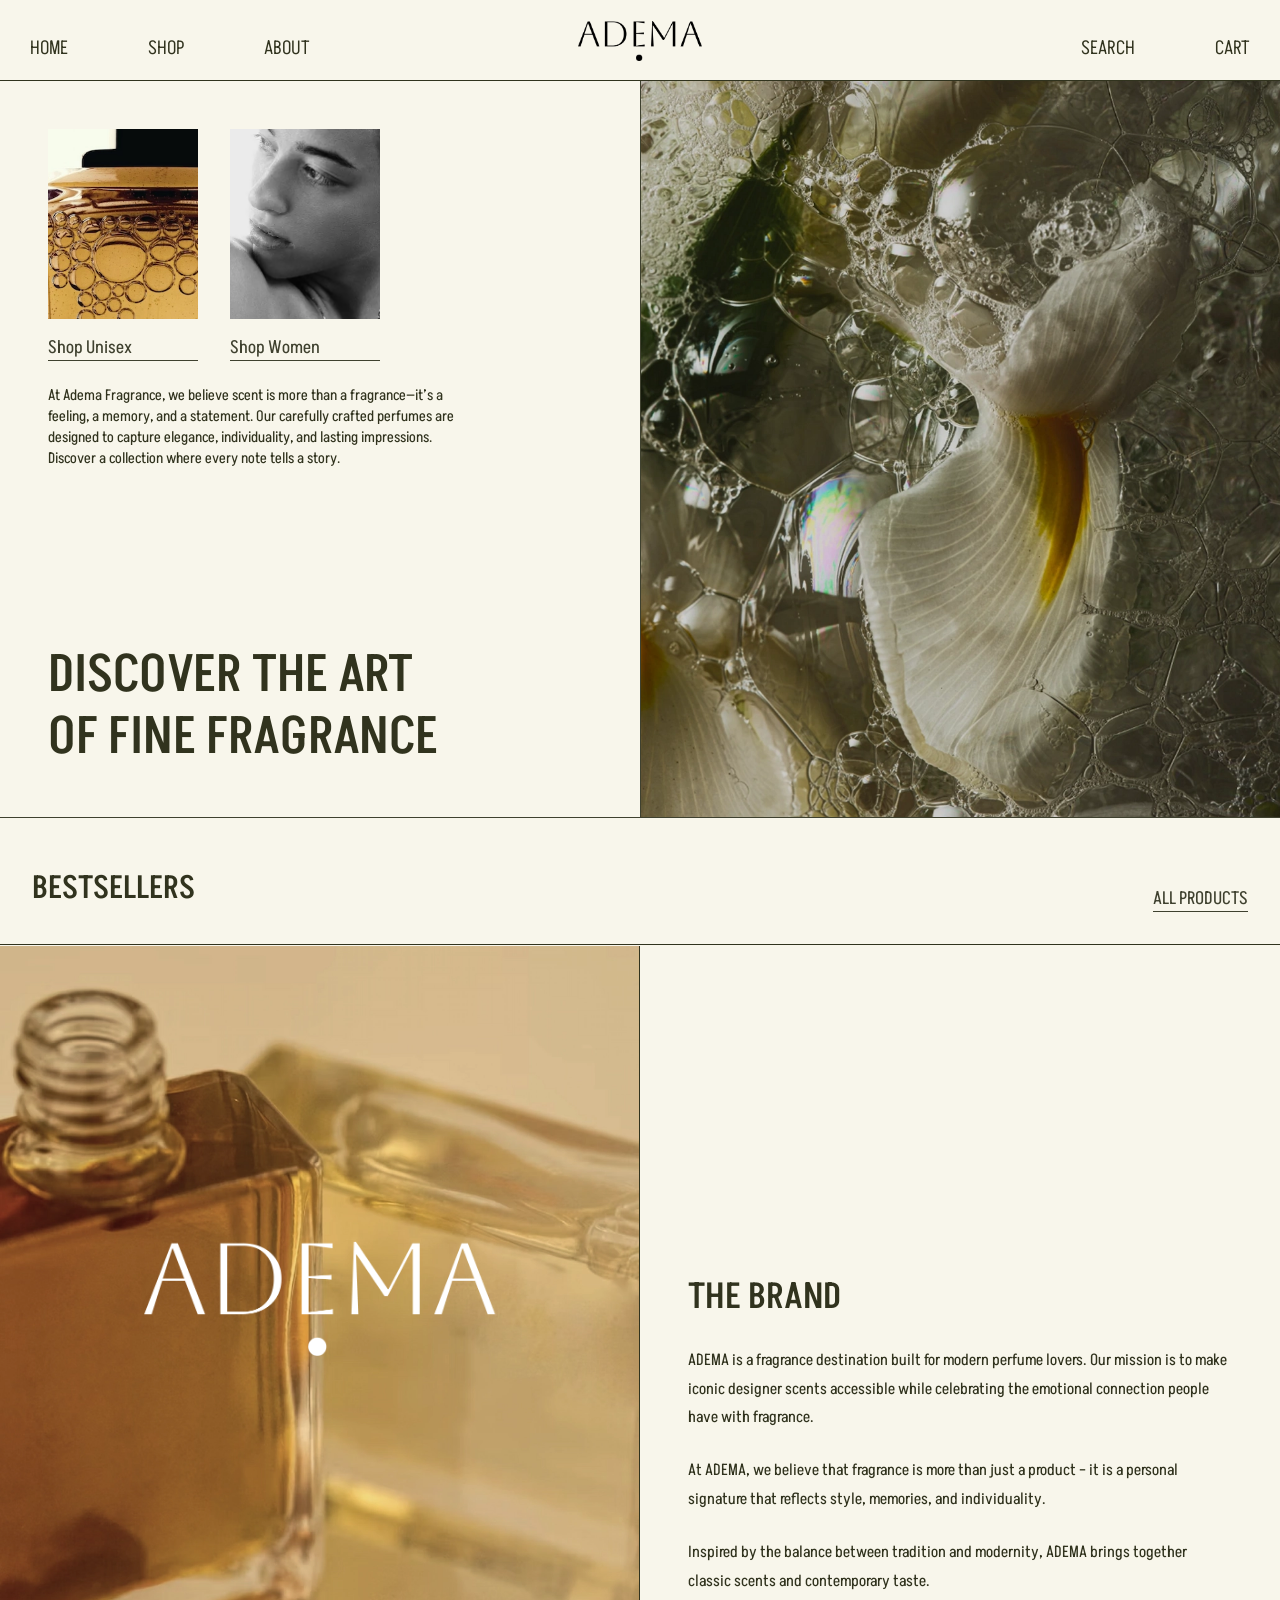
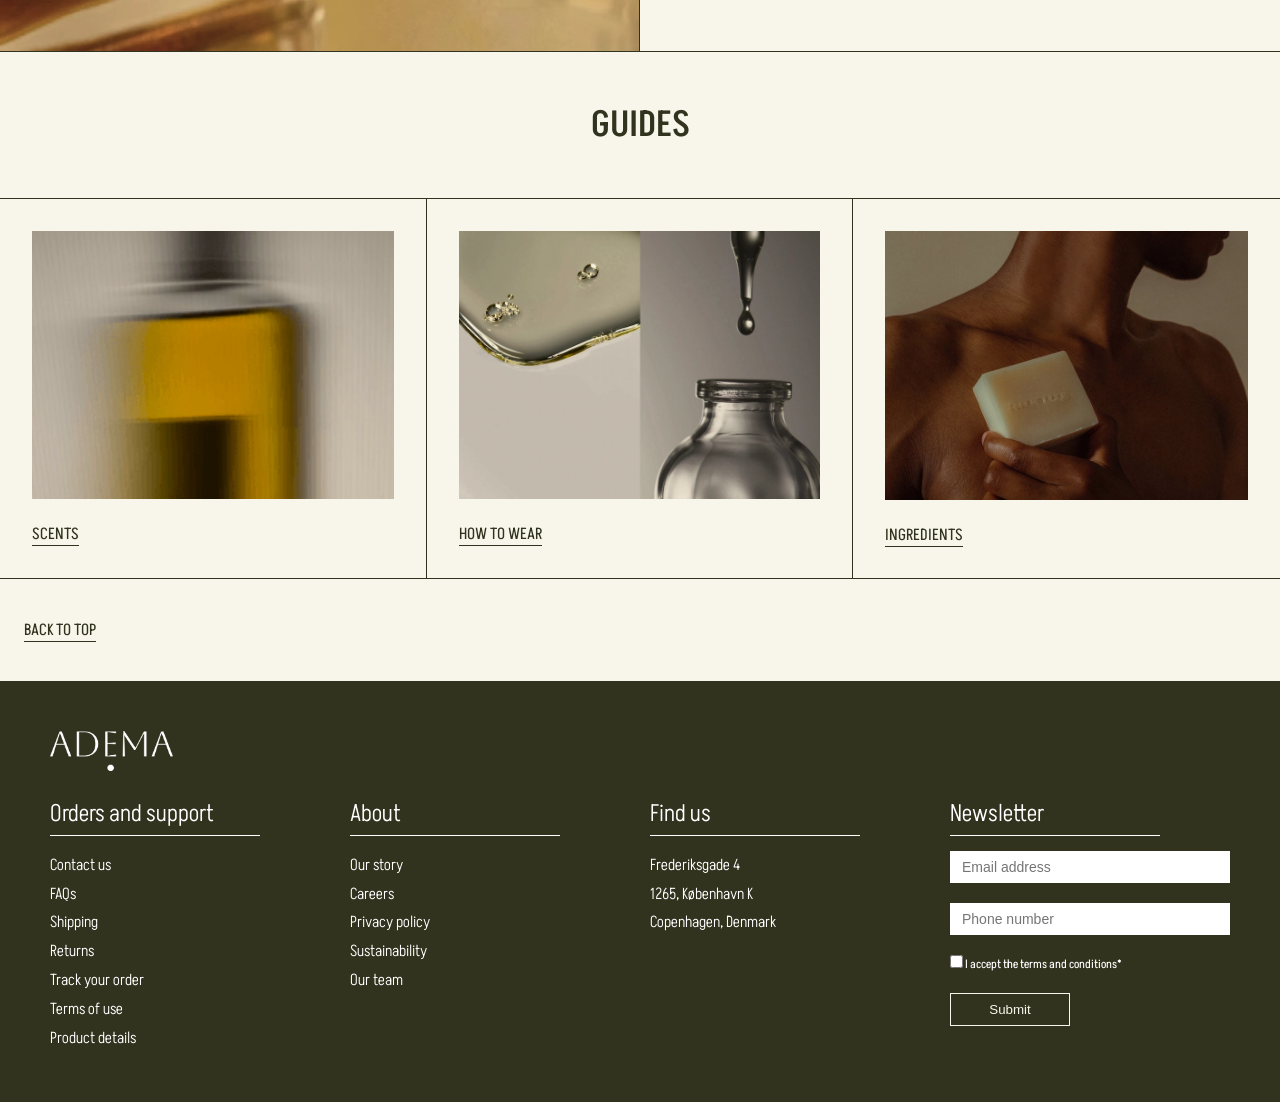
==== commit 90c688f1: "merger billede fixes" ====
--- a/index.html
+++ b/index.html
@@ -59,14 +59,14 @@
           <div class="category-cards">
             <article class="category-card">
               <a href="html/shop.html">
-                <img src="billeder/parfume1.webp" alt="Shop unisex" />
+                <img src="Billeder/parfume1.webp" alt="Shop unisex" />
               </a>
               <a href="html/shop.html">Shop Unisex</a>
             </article>
 
             <article class="category-card">
               <a href="html/shop.html">
-                <img src="billeder/ansigt.webp" alt="Shop women" />
+                <img src="Billeder/ansigt.webp" alt="Shop women" />
               </a>
               <a href="html/shop.html">Shop Women</a>
             </article>
@@ -83,7 +83,7 @@
         </div>
 
         <div class="hero-right">
-          <img src="billeder/blomst.webp" alt="Fine fragrance" />
+          <img src="Billeder/blomst.webp" alt="Fine fragrance" />
         </div>
       </section>
 
@@ -99,11 +99,11 @@
       <section class="brand-section">
         <div class="brand-image">
           <img
-            src="billeder/ademalogopic.webp"
+            src="Billeder/ademalogopic.webp"
             alt="Adema brand image"
             class="brand-photo"
           />
-          <img src="billeder/Logo.png" alt="Adema logo" class="brand-logo" />
+          <img src="Billeder/Logo.png" alt="Adema logo" class="brand-logo" />
         </div>
 
         <div class="brand-text">
@@ -133,17 +133,17 @@
 
       <section class="guides-cards">
         <article class="guide-card">
-          <img src="billeder/scents.webp" alt="Scents" />
+          <img src="Billeder/scents.webp" alt="Scents" />
           <a href="#">SCENTS</a>
         </article>
 
         <article class="guide-card">
-          <img src="billeder/ingre.webp" alt="Ingredients" />
+          <img src="Billeder/ingre.webp" alt="Ingredients" />
           <a href="#">HOW TO WEAR</a>
         </article>
 
         <article class="guide-card">
-          <img src="billeder/howto.webp" alt="How to wear" />
+          <img src="Billeder/howto.webp" alt="How to wear" />
           <a href="#">INGREDIENTS</a>
         </article>
       </section>
@@ -154,7 +154,7 @@
     </main>
 
     <footer>
-      <img src="../billeder/Logo.png" alt="Logo" class="footer-logo" />
+      <img src="../Billeder/Logo.png" alt="Logo" class="footer-logo" />
       <div class="footer-container">
         <div class="footer-section">
           <h1>Orders and support</h1>
--- a/css/general.css
+++ b/css/general.css
@@ -165,6 +165,8 @@
     padding: 0.9rem;
     position: relative;
     border-bottom: solid 1px #31331e;
+    z-index: 1000;
+    background-color: #f8f6eb;
   }
 
   .logo {
@@ -200,10 +202,11 @@
     top: 100%;
     left: 0;
     width: 100%;
-    background: #f3f1e8;
+    background: #f8f6eb;
     display: none;
     flex-direction: column;
     border-top: 1px solid #31331e;
+    z-index: 1001;
   }
 
   .mobile-menu.active {
--- a/css/cards.css
+++ b/css/cards.css
@@ -12,9 +12,14 @@
   position: relative;
   border-bottom: 1px solid #31331e;
   border-right: 1px solid #31331e;
+  border-top: 1px solid #31331e;
   text-align: center;
   padding: 40px 20px;
   cursor: pointer;
+}
+
+.product-section.top {
+  margin-top: 1.8rem;
 }
 
 article:hover {
@@ -83,7 +88,6 @@
 .shop-section {
   display: grid;
   grid-template-columns: 1fr 1fr;
-  border-bottom: 1px solid #31331e;
 }
 
 .shop-image {
@@ -122,6 +126,32 @@
   border-bottom: 1px solid #3f412f;
 }
 
+.shop-header {
+  text-align: end;
+  margin-top: 30px;
+  margin-right: 30px;
+  font-size: 1.2rem;
+  font-weight: 350;
+  color: #31331e;
+}
+
+.arrow {
+  width: 8px;
+  height: 8px;
+  border-left: 2px solid #3f412f;
+  border-bottom: 2px solid #3f412f;
+  transform: rotate(-45deg);
+  position: relative;
+  top: -3.5px;
+}
+
+.sort {
+  display: inline-flex;
+  align-items: center;
+  gap: 10px;
+  cursor: pointer;
+}
+
 /* MOBILE */
 @media (max-width: 768px) {
   .product-section {
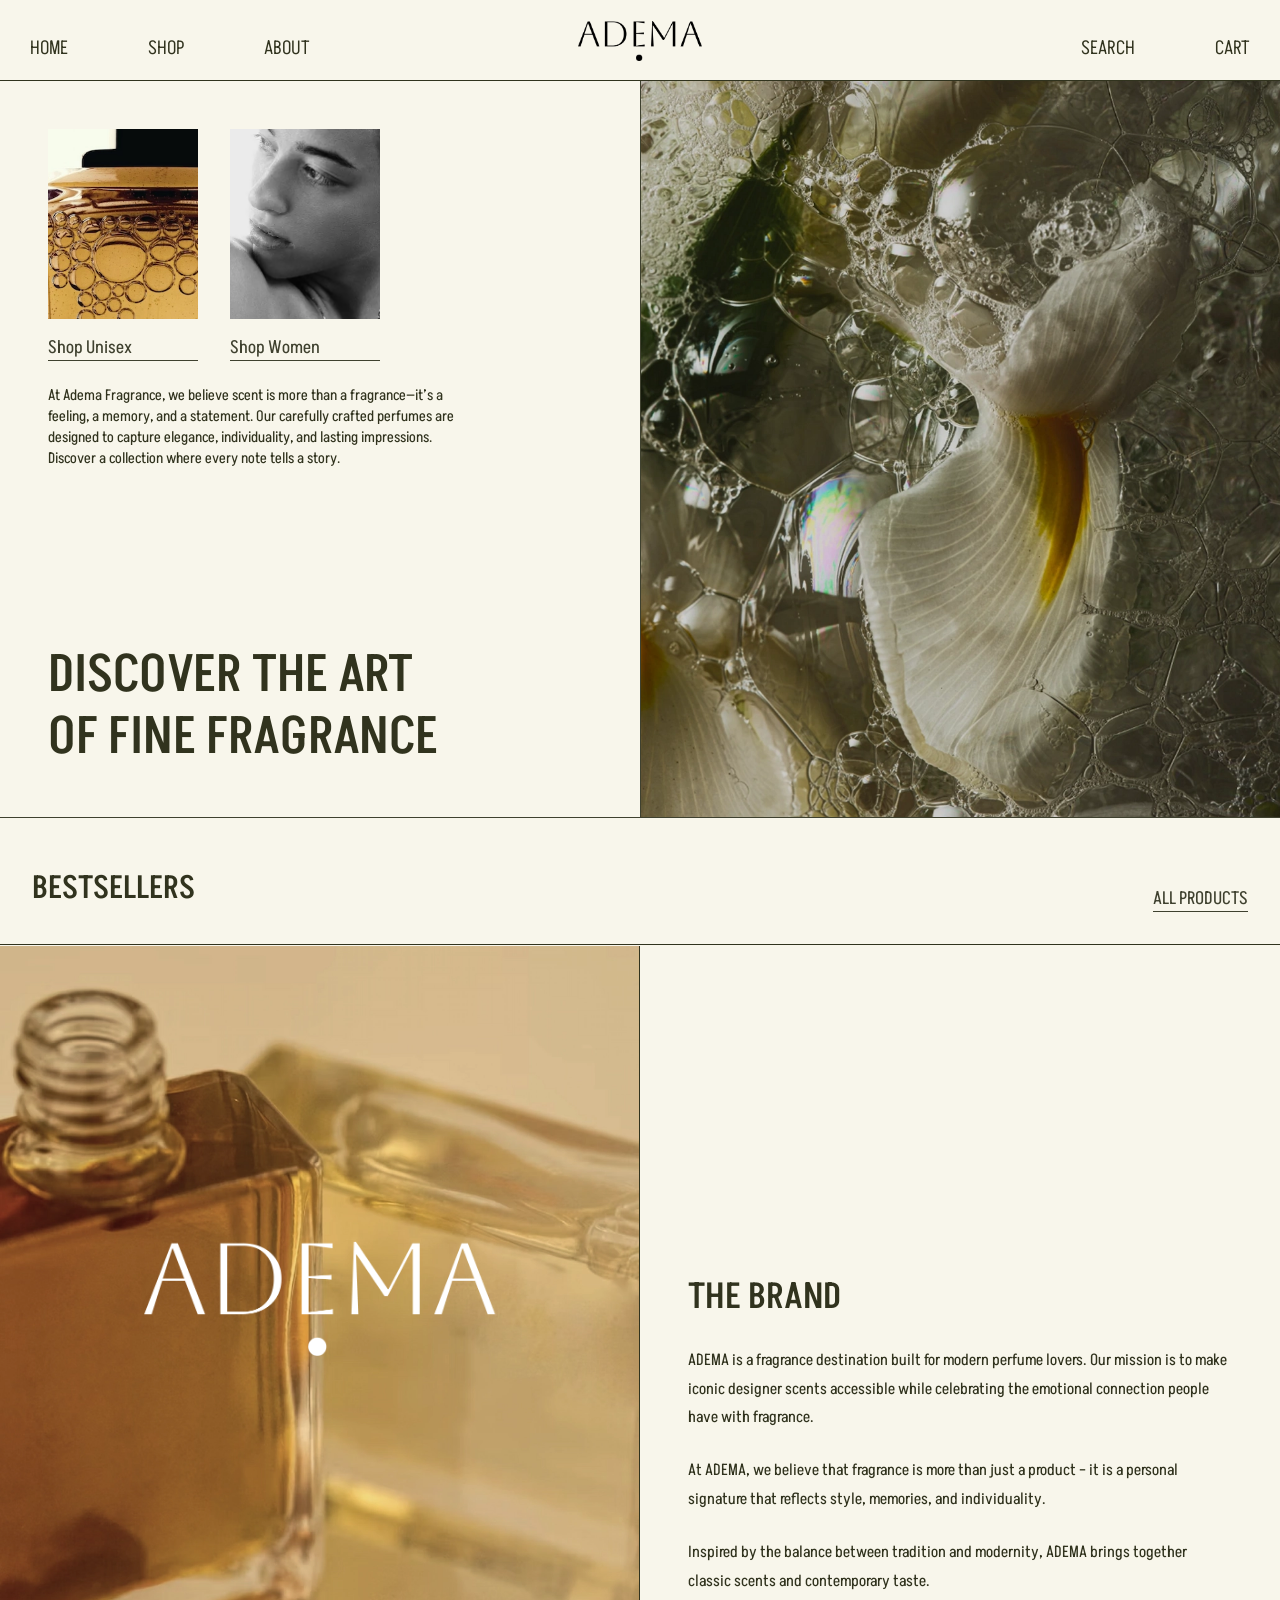
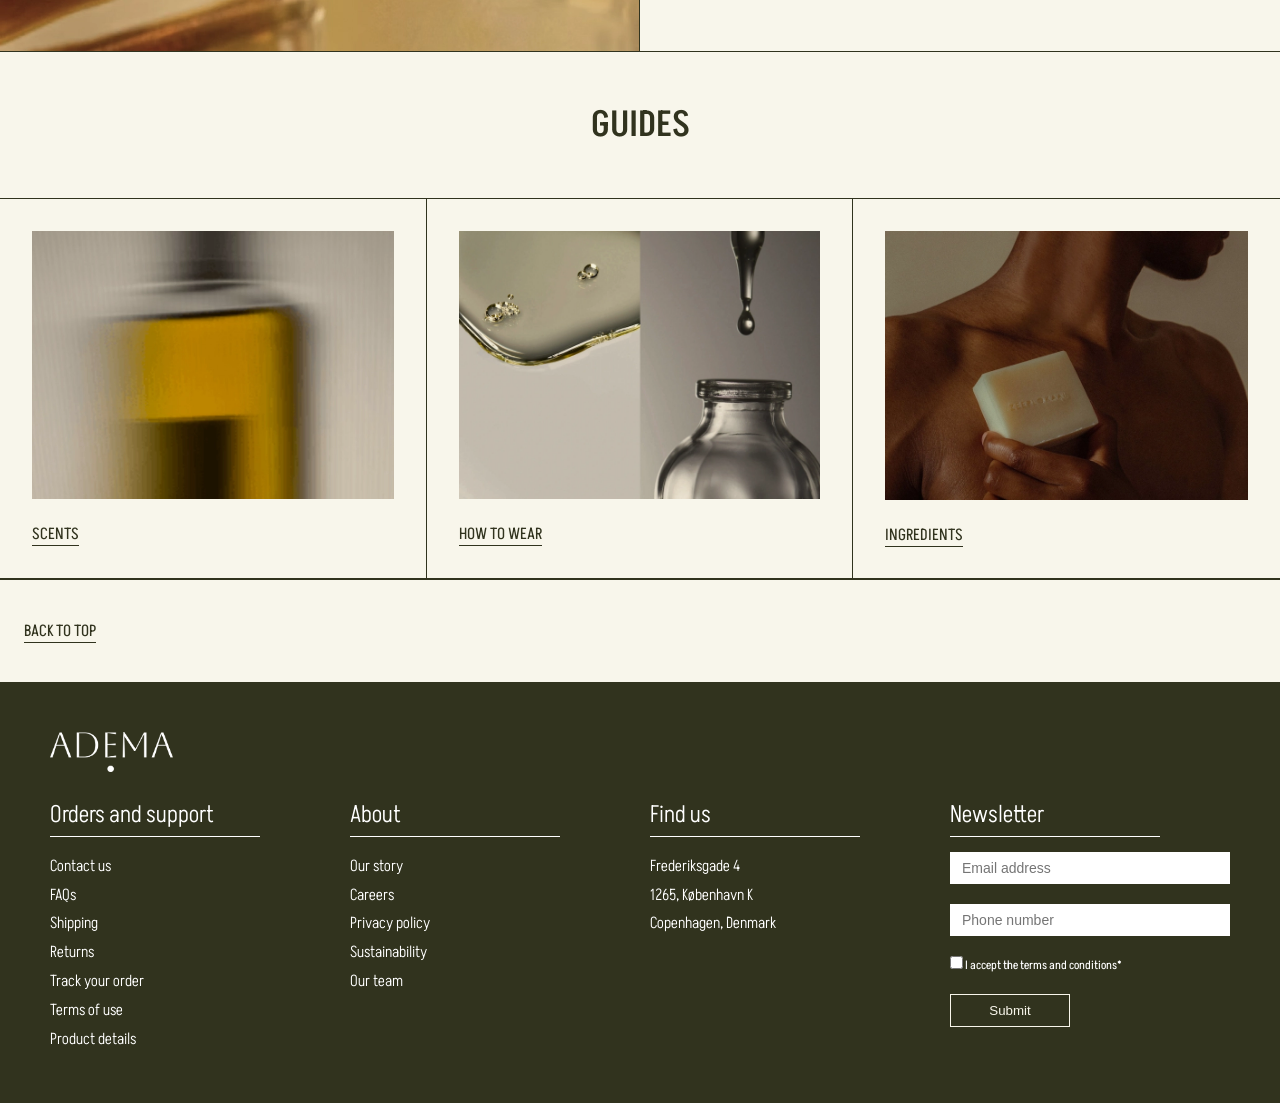
==== commit f21c48ef: "bill" ====
--- a/index.html
+++ b/index.html
@@ -154,7 +154,7 @@
     </main>
 
     <footer>
-      <img src="../Billeder/Logo.png" alt="Logo" class="footer-logo" />
+      <img src="Billeder/Logo.png" alt="Logo" class="footer-logo" />
       <div class="footer-container">
         <div class="footer-section">
           <h1>Orders and support</h1>
@@ -207,5 +207,6 @@
 
     <script src="js/index.js"></script>
     <script src="js/burgermenu.js"></script>
+    <script src="../js/productsite.js"></script>
   </body>
 </html>
--- a/css/cards.css
+++ b/css/cards.css
@@ -1,6 +1,7 @@
 .product-section {
   display: grid;
   grid-template-columns: 1fr 1fr 1fr 1fr;
+  border-top: 1px solid #31331e;
 }
 
 .product-section2 {
@@ -10,12 +11,20 @@
 
 .product-card {
   position: relative;
-  border-bottom: 1px solid #31331e;
   border-right: 1px solid #31331e;
-  border-top: 1px solid #31331e;
   text-align: center;
   padding: 40px 20px;
   cursor: pointer;
+}
+.product-card a {
+  display: block;
+  text-decoration: none;
+  color: inherit;
+}
+
+.soldout::after,
+.soldout-text {
+  pointer-events: none;
 }
 
 .product-section.top {
@@ -88,6 +97,7 @@
 .shop-section {
   display: grid;
   grid-template-columns: 1fr 1fr;
+  border-top: 1px solid #31331e;
 }
 
 .shop-image {
@@ -130,6 +140,7 @@
   text-align: end;
   margin-top: 30px;
   margin-right: 30px;
+  margin-bottom: 30px;
   font-size: 1.2rem;
   font-weight: 350;
   color: #31331e;
@@ -152,6 +163,25 @@
   cursor: pointer;
 }
 
+/*back to top button*/
+.back-to-top {
+  padding: 2.5rem 1.5rem;
+  border-top: 1px solid #31331e;
+}
+
+.back-to-top a {
+  font-size: 16px;
+  text-decoration: none;
+  color: #31331e;
+  border-bottom: 1px solid #31331e;
+  text-transform: uppercase;
+  font-weight: 400;
+}
+
+html {
+  scroll-behavior: smooth;
+}
+
 /* MOBILE */
 @media (max-width: 768px) {
   .product-section {
--- a/css/index.css
+++ b/css/index.css
@@ -101,6 +101,11 @@
   font-weight: 400;
   margin: 0;
 }
+.front-product-card a {
+  display: block;
+  text-decoration: none;
+  color: inherit;
+}
 
 /*brand section*/
 
